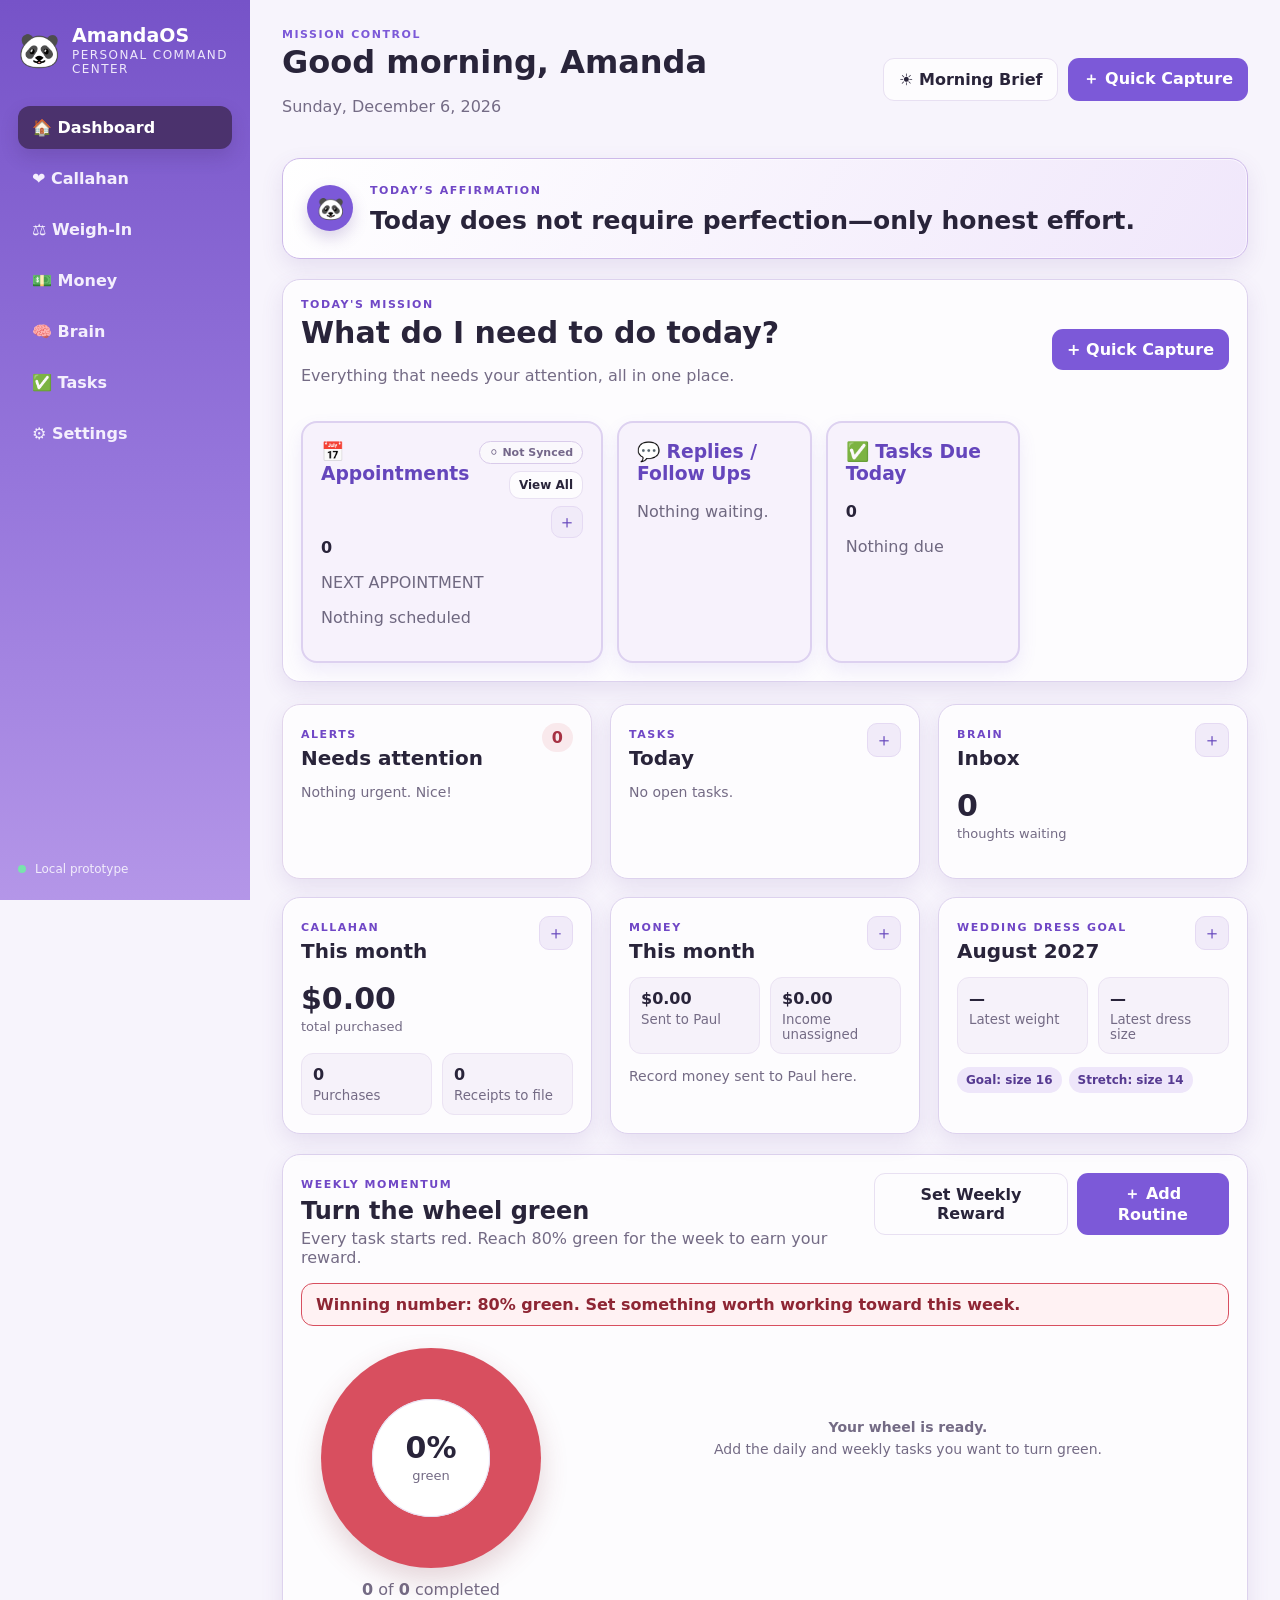
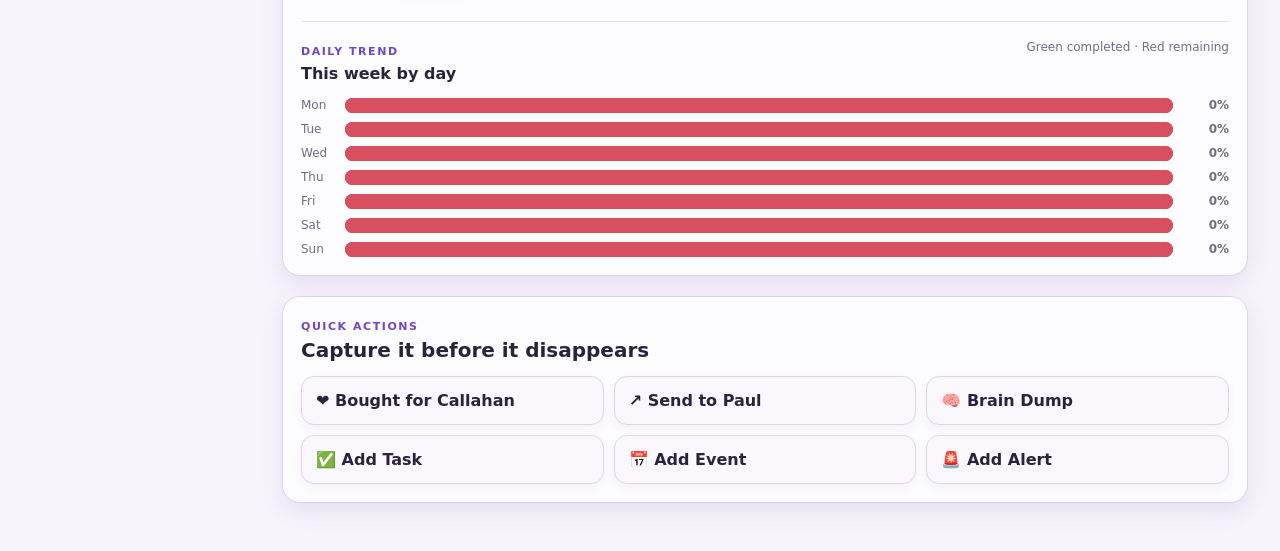
==== index.html @ aacf2fd6 "Add panda celebration layer" ====
<!doctype html>
<html lang="en">
<head>
  <meta charset="utf-8" />
  <meta name="viewport" content="width=device-width, initial-scale=1" />
<title>AmandaOS</title>
  <link rel="stylesheet" href="styles.css" />
  <script src="https://accounts.google.com/gsi/client" async defer></script>
</head>
<body>
  <div class="app-shell">
    <aside class="sidebar">
      <div class="brand">
        <div class="brand-mark">🐼</div>
        <div>
        <h1>AmandaOS</h1>
<p>Personal Command Center</p>
        </div>
      </div>

      <nav>
        <button class="nav-btn active" data-view="dashboard">🏠 Dashboard</button>
        <button class="nav-btn" data-view="callahan">❤️ Callahan</button>
        <button class="nav-btn" data-view="weighin">⚖️ Weigh-In</button>
        <button class="nav-btn" data-view="money">💵 Money</button>
        <button class="nav-btn" data-view="brain">🧠 Brain</button>
        <button class="nav-btn" data-view="tasks">✅ Tasks</button>
        <button class="nav-btn" data-view="settings">⚙️ Settings</button>
      </nav>

      <div class="sidebar-footer">
        <div class="status-dot"></div>
        <span>Local prototype</span>
      </div>
    </aside>

    <main>
      <header class="topbar">
        <div>
          <p class="eyebrow">MISSION CONTROL</p>
          <h2 id="greeting">Good morning, Amanda</h2>
          <p id="todayDate" class="muted"></p>
        </div>
        <div class="topbar-actions">
          <button class="ghost-btn" id="morningBriefBtn">☀️ Morning Brief</button>
          <button class="primary-btn" data-open="quickCaptureModal">＋ Quick Capture</button>
        </div>
      </header>

      <section id="dashboard" class="view active-view">
        <section class="daily-affirmation card">
          <div class="affirmation-mark">🐼</div>
          <div><span class="card-label">TODAY’S AFFIRMATION</span><blockquote id="dailyAffirmation">I only need to take the next right step.</blockquote></div>
        </section>

     <section class="today-panel card">

    <div class="today-header">
        <div>
            <p class="card-label">TODAY'S MISSION</p>
            <h2>What do I need to do today?</h2>
            <p class="muted">
                Everything that needs your attention, all in one place.
            </p>
        </div>

        <button class="primary-btn" data-open="quickCaptureModal">
            + Quick Capture
        </button>
    </div>

    <div class="today-grid">

<div class="today-box appointments-box">

  <div class="today-box-header">

    <h3>📅 Appointments</h3>

    <div class="appointment-buttons">

 <button
  id="connectGoogleCalendarBtn"
  class="calendar-sync-status"
  type="button"
>
  <span id="googleCalendarStatus">⚪ Not Synced</span>
</button>
      <button
        class="small-btn"
        type="button"
        data-open="allAppointmentsModal"
      >
        View All
      </button>

      <button
        class="icon-btn"
        type="button"
        data-open="eventModal"
        aria-label="Add appointment"
      >
        ＋
      </button>

    </div>

  </div>

  <strong id="todayAppointmentCount">0</strong>

  <p class="next-label">
    NEXT APPOINTMENT
  </p>

  <p id="todayNextAppointment">
    Nothing scheduled
  </p>

  <div
    id="todayAppointmentList"
    class="appointment-list"
  ></div>

</div>

        <div class="today-box">
            <h3>💬 Replies / Follow Ups</h3>
            <p>Nothing waiting.</p>
        </div>

        <div class="today-box">
            <h3>✅ Tasks Due Today</h3>
            <strong id="todayTaskCount">0</strong>
            <p id="todayTaskSummary">Nothing due</p>
        </div>

    </div>

</section>

        <div class="dashboard-grid">
          <article class="card alerts-card">
            <div class="card-header">
              <div><span class="card-label">ALERTS</span><h3>Needs attention</h3></div>
              <span class="count-badge" id="alertCount">0</span>
            </div>
            <div id="alertsList" class="list empty-state">Nothing urgent. Nice!</div>
          </article>

          <article class="card">
            <div class="card-header">
              <div><span class="card-label">TASKS</span><h3>Today</h3></div>
              <button class="icon-btn" data-open="taskModal">＋</button>
            </div>
            <div id="taskPreview" class="list empty-state">No tasks yet.</div>
          </article>

          <article class="card">
            <div class="card-header">
              <div><span class="card-label">BRAIN</span><h3>Inbox</h3></div>
              <button class="icon-btn" data-open="brainModal">＋</button>
            </div>
            <div class="metric"><strong id="brainCount">0</strong><span>thoughts waiting</span></div>
            <div id="brainPreview" class="list compact"></div>
          </article>

          <article class="card accent-card">
            <div class="card-header">
              <div><span class="card-label">CALLAHAN</span><h3>This month</h3></div>
              <button class="icon-btn" data-open="callahanModal">＋</button>
            </div>
            <div class="metric"><strong id="callahanMonthTotal">$0.00</strong><span>total purchased</span></div>
            <div class="mini-grid">
              <div><b id="callahanPurchaseCount">0</b><small>Purchases</small></div>
              <div><b id="receiptNeedsFiling">0</b><small>Receipts to file</small></div>
            </div>
          </article>

          <article class="card money-card">
            <div class="card-header">
              <div><span class="card-label">MONEY</span><h3>This month</h3></div>
              <button class="icon-btn" data-open="transferModal">＋</button>
            </div>
            <div class="mini-grid">
              <div><b id="dashboardSentToPaul">$0.00</b><small>Sent to Paul</small></div>
              <div><b id="dashboardMoneyLeft">$0.00</b><small>Income unassigned</small></div>
            </div>
            <div id="moneyPreview" class="list compact"></div>
          </article>

          <article class="card accent-card">
            <div class="card-header">
              <div><span class="card-label">WEDDING DRESS GOAL</span><h3>August 2027</h3></div>
              <button class="icon-btn" data-open="weighInModal">＋</button>
            </div>
            <div class="mini-grid">
              <div><b id="dashboardLatestWeight">—</b><small>Latest weight</small></div>
              <div><b id="dashboardLatestSize">—</b><small>Latest dress size</small></div>
            </div>
            <div class="goal-sizes"><span>Goal: size 16</span><span>Stretch: size 14</span></div>
          </article>

        </div>

        <section class="momentum-card card">
          <div class="momentum-heading">
            <div><span class="card-label">WEEKLY MOMENTUM</span><h3>Turn the wheel green</h3><p class="muted">Every task starts red. Reach 80% green for the week to earn your reward.</p></div>
            <div class="momentum-heading-actions"><button class="ghost-btn" data-open="weeklyRewardModal"><span id="weeklyRewardButton">Set Weekly Reward</span></button><button class="primary-btn" data-open="routineModal">＋ Add Routine</button></div>
          </div>
          <div id="weeklyRewardProgress" class="momentum-goal-progress">Set something worth working toward this week.</div>
          <div class="momentum-layout">
            <div class="momentum-chart-wrap">
              <div id="momentumChart" class="momentum-chart" role="img" aria-label="Weekly task completion pie chart"><div><strong id="momentumPercent">0%</strong><span>green</span></div></div>
              <p><b id="momentumComplete">0</b> of <b id="momentumTotal">0</b> completed</p>
            </div>
            <div id="routineWeekList" class="routine-week-list"></div>
          </div>
          <div class="momentum-trend">
            <div class="trend-heading"><div><span class="card-label">DAILY TREND</span><h4>This week by day</h4></div><span>Green completed · Red remaining</span></div>
            <div id="dailyTaskTrend" class="daily-task-trend"></div>
          </div>
        </section>

        <section class="quick-actions card">
          <div class="card-header">
            <div><span class="card-label">QUICK ACTIONS</span><h3>Capture it before it disappears</h3></div>
          </div>
          <div class="action-grid">
            <button data-open="callahanModal">❤️ Bought for Callahan</button>
            <button data-open="transferModal">↗ Send to Paul</button>
            <button data-open="brainModal">🧠 Brain Dump</button>
            <button data-open="taskModal">✅ Add Task</button>
            <button data-open="eventModal">📅 Add Event</button>
            <button data-open="alertModal">🚨 Add Alert</button>
          </div>
        </section>
      </section>

      <section id="callahan" class="view">
        <div class="section-heading">
          <div><p class="eyebrow">FAMILY TRACKING</p><h2>Callahan Purchases</h2></div>
          <div class="heading-actions">
            <button class="ghost-btn" id="exportCallahanCsv">Export CSV</button>
            <button class="primary-btn" data-open="callahanModal">＋ Add Purchase</button>
          </div>
        </div>
        <div class="summary-cards">
          <div class="card metric-card"><span>This month</span><strong id="callahanPageTotal">$0.00</strong></div>
          <div class="card metric-card"><span>Receipts not filed</span><strong id="callahanPageUnfiled">0</strong></div>
          <div class="card metric-card"><span>Entries</span><strong id="callahanPageCount">0</strong></div>
        </div>
        <div class="card table-card">
          <table>
            <thead><tr><th>Date</th><th>Item</th><th>Type</th><th>Store</th><th>Amount</th><th>Receipt box?</th><th></th></tr></thead>
            <tbody id="callahanTableBody"></tbody>
          </table>
        </div>
      </section>

      <section id="money" class="view">
        <div class="section-heading">
          <div><p class="eyebrow">HOUSEHOLD MONEY</p><h2>Paychecks & Bills</h2><p class="muted">See what came in, what must go out, and what is putting pressure on the budget.</p></div>
          <div class="heading-actions">
            <button class="ghost-btn" data-open="paycheckModal">＋ Paycheck</button>
            <button class="primary-btn" data-open="transferModal">↗ Send to Paul</button>
          </div>
        </div>
        <div class="summary-cards money-summary">
          <div class="card metric-card"><span>Take-home income</span><strong id="moneyIncomeTotal">$0.00</strong></div>
          <div class="card metric-card"><span>Sent to Paul</span><strong id="moneyTransfersTotal">$0.00</strong></div>
          <div class="card metric-card"><span>Remaining with Amanda</span><strong id="moneyAvailable">$0.00</strong></div>
          <div class="card metric-card pressure-card"><span>Biggest pressure</span><strong id="moneyPressure">Add money activity</strong></div>
        </div>
        <div class="money-actions">
          <button class="money-tab active" data-money-panel="paychecksPanel">Paychecks</button>
          <button class="money-tab" data-money-panel="transfersPanel">Sent to Paul</button>
          <button class="money-tab" data-money-panel="spendingPanel">Paid Directly</button>
          <button class="money-tab" data-money-panel="billsPanel">Optional Bills</button>
          <button class="money-tab" data-money-panel="reviewPanel">Budget Review</button>
        </div>
        <div id="paychecksPanel" class="money-panel active">
          <div class="card table-card"><div class="table-title"><h3>Paychecks</h3><button class="primary-btn" data-open="paycheckModal">＋ Add Paycheck</button></div>
            <table><thead><tr><th>Pay date</th><th>Source</th><th>Gross</th><th>Deductions</th><th>Take-home</th><th></th></tr></thead><tbody id="paycheckTableBody"></tbody></table>
          </div>
        </div>
        <div id="transfersPanel" class="money-panel">
          <div class="card table-card"><div class="table-title"><h3>Money Sent to Paul</h3><button class="primary-btn" data-open="transferModal">↗ Add Transfer</button></div>
            <table><thead><tr><th>Date</th><th>From paycheck</th><th>Purpose</th><th>Notes</th><th>Amount</th><th></th></tr></thead><tbody id="transferTableBody"></tbody></table>
          </div>
        </div>
        <div id="billsPanel" class="money-panel">
          <div class="card table-card"><div class="table-title"><h3>Bills</h3><button class="primary-btn" data-open="billModal">＋ Add Bill</button></div>
            <table><thead><tr><th>Due</th><th>Bill</th><th>Amount</th><th>Frequency</th><th>Auto-pay</th><th>Status</th><th></th></tr></thead><tbody id="billTableBody"></tbody></table>
          </div>
        </div>
        <div id="spendingPanel" class="money-panel">
          <div class="card table-card"><div class="table-title"><h3>Money Amanda Paid Directly</h3><button class="primary-btn" data-open="spendingModal">＋ Add Payment</button></div>
            <table><thead><tr><th>Date</th><th>What</th><th>Category</th><th>Need or flexible?</th><th>Amount</th><th></th></tr></thead><tbody id="spendingTableBody"></tbody></table>
          </div>
        </div>
        <div id="reviewPanel" class="money-panel">
          <div class="budget-review-grid">
            <article class="card"><span class="card-label">BUDGET PRESSURE</span><h3 id="pressureHeading">Add your money details</h3><p id="pressureCopy" class="muted">Once paychecks, bills, and spending are entered, AmandaOS will show where the pressure is coming from.</p></article>
            <article class="card"><span class="card-label">MONTHLY FLOW</span><div id="budgetFlow" class="budget-flow"></div></article>
            <article class="card"><span class="card-label">SPENDING BY CATEGORY</span><div id="categoryBreakdown" class="category-breakdown"></div></article>
          </div>
        </div>
      </section>

      <section id="weighin" class="view">
        <div class="section-heading">
          <div><p class="eyebrow">WEDDING DRESS JOURNEY</p><h2>Weigh-In & Size Progress</h2><p class="muted">Track the scale, dress size, measurements, and how you feel—without letting one number tell the whole story.</p></div>
          <button class="primary-btn" data-open="weighInModal">＋ Add Weigh-In</button>
        </div>
        <div class="weighin-goal-banner card">
          <div><span class="card-label">TARGET DATE</span><strong>August 2027</strong></div>
          <div><span class="card-label">MAIN GOAL</span><strong>Wedding dress size 16</strong><small class="goal-last-weight">Last weight recorded: <b id="goalLastWeight">—</b></small></div>
          <div><span class="card-label">FANTASTIC GOAL</span><strong>Wedding dress size 14</strong></div>
        </div>
        <div class="summary-cards">
          <div class="card metric-card"><span>Latest weight</span><strong id="latestWeight">—</strong></div>
          <div class="card metric-card"><span>Latest dress size</span><strong id="latestDressSize">—</strong></div>
          <div class="card metric-card"><span>Change since first entry</span><strong id="weightChange">—</strong></div>
        </div>
        <div class="card weight-trend-card">
          <div class="trend-heading"><div><span class="card-label">WEIGHT TREND</span><h3>Progress over time</h3></div><span id="weightTrendSummary">Add at least two weigh-ins to see a trend.</span></div>
          <div class="weight-chart-shell"><canvas id="weightTrendCanvas" aria-label="Weight trend chart"></canvas><div id="weightTrendEmpty" class="weight-trend-empty">Your trend line will appear here after two weigh-ins.</div></div>
        </div>
        <div class="card table-card"><div class="table-title"><h3>Progress History</h3><button class="primary-btn" data-open="weighInModal">＋ Add Weigh-In</button></div>
          <table><thead><tr><th>Date</th><th>Weight</th><th>Dress size</th><th>Bust</th><th>Waist</th><th>Hips</th><th>Notes</th><th></th></tr></thead><tbody id="weighInTableBody"></tbody></table>
        </div>
      </section>

      <section id="brain" class="view">
        <div class="section-heading">
          <div><p class="eyebrow">EXTERNAL MEMORY</p><h2>Brain Inbox</h2></div>
          <button class="primary-btn" data-open="brainModal">＋ Add Thought</button>
        </div>
        <div id="brainBoard" class="brain-board"></div>
      </section>

      <section id="tasks" class="view">
        <div class="section-heading">
          <div><p class="eyebrow">ACTION CENTER</p><h2>Tasks</h2></div>
          <button class="primary-btn" data-open="taskModal">＋ Add Task</button>
        </div>
        <div id="taskBoard" class="task-board"></div>
      </section>

      <section id="settings" class="view">
        <div class="section-heading">
          <div><p class="eyebrow">SYSTEM</p><h2>Settings</h2></div>
        </div>
        <div class="card settings-card">
          <h3>Prototype tools</h3>
          <p class="muted">This version saves data in this browser only.</p>
          <button class="danger-btn" id="clearAllData">Clear all prototype data</button>
        </div>
      </section>
    </main>
  </div>

  <dialog id="callahanModal" class="modal">
    <form method="dialog" id="callahanForm">
      <div class="modal-header"><div><span class="card-label">QUICK CAPTURE</span><h3>Bought for Callahan</h3></div><button class="close-btn" value="cancel">×</button></div>
      <div class="form-grid">
        <label>What did you buy?<input name="item" required /></label>
        <label>Amount<input name="amount" type="number" step="0.01" min="0" required /></label>
        <label>Store<input name="store" /></label>
        <label>Item type
          <select name="type">
            <option>Clothing</option><option>Food</option><option>Personal Care</option><option>Medical</option><option>Activities</option><option>Transportation</option><option>Household</option><option>Other</option>
          </select>
        </label>
        <label>Date<input name="date" type="date" required /></label>
        <label>Who paid?
          <select name="paidBy"><option>Amanda</option><option>Paul</option><option>Joint</option><option>Other</option></select>
        </label>
      </div>
      <label>Notes<textarea name="notes" rows="3"></textarea></label>
      <div class="receipt-check">
        <label><input type="checkbox" name="photoTaken" /> Receipt photo taken</label>
        <label><input type="checkbox" name="filed" /> Did you put it in the receipt box?</label>
      </div>
      <div class="modal-actions"><button class="ghost-btn" value="cancel">Cancel</button><button class="primary-btn" value="default">Save Purchase</button></div>
    </form>
  </dialog>

  <dialog id="paycheckModal" class="modal">
    <form method="dialog" id="paycheckForm">
      <div class="modal-header"><div><span class="card-label">MONEY IN</span><h3>Add Paycheck</h3></div><button class="close-btn" value="cancel">×</button></div>
      <div class="form-grid">
        <label>Pay date<input name="date" type="date" required /></label>
        <label>Income source<input name="source" value="Amanda — Allied Universal" required /></label>
        <label>Gross pay<input name="gross" type="number" step="0.01" min="0" /></label>
        <label>Taxes and other deductions<input name="deductions" type="number" step="0.01" min="0" /></label>
        <label>Truck payment deduction<input name="truck" type="number" step="0.01" min="0" value="200" /></label>
        <label>Actual take-home pay<input name="net" type="number" step="0.01" min="0" required /></label>
      </div>
      <label>Notes<textarea name="notes" rows="2"></textarea></label>
      <div class="modal-actions"><button class="ghost-btn" value="cancel">Cancel</button><button class="primary-btn" value="default">Save Paycheck</button></div>
    </form>
  </dialog>

  <dialog id="transferModal" class="modal">
    <form method="dialog" id="transferForm">
      <div class="modal-header"><div><span class="card-label">HOUSEHOLD MONEY</span><h3>Money Sent to Paul</h3></div><button class="close-btn" value="cancel">×</button></div>
      <div class="form-grid">
        <label>Date sent<input name="date" type="date" required /></label>
        <label>Amount<input name="amount" type="number" step="0.01" min="0" required /></label>
        <label>From paycheck<select name="paycheckId" id="transferPaycheckSelect"><option value="">Not linked to a paycheck</option></select></label>
        <label>Purpose<select name="purpose"><option>General household</option><option>Household bills</option><option>Groceries</option><option>Storage</option><option>Debt</option><option>Vehicle</option><option>Rent or housing</option><option>Medical</option><option>Other</option></select></label>
      </div>
      <label>Optional note<input name="notes" placeholder="What was this meant to cover?" /></label>
      <div class="modal-actions"><button class="ghost-btn" value="cancel">Cancel</button><button class="primary-btn" value="default">Save Transfer</button></div>
    </form>
  </dialog>

  <dialog id="billModal" class="modal">
    <form method="dialog" id="billForm">
      <div class="modal-header"><div><span class="card-label">MONEY OUT</span><h3>Add Bill</h3></div><button class="close-btn" value="cancel">×</button></div>
      <div class="form-grid">
        <label>Bill name<input name="name" required /></label>
        <label>Amount<input name="amount" type="number" step="0.01" min="0" required /></label>
        <label>Due date<input name="dueDate" type="date" required /></label>
        <label>Frequency<select name="frequency"><option>Monthly</option><option>Weekly</option><option>Every paycheck</option><option>One time</option></select></label>
        <label>Category<select name="category"><option>Housing</option><option>Utilities</option><option>Vehicle</option><option>Insurance</option><option>Storage</option><option>Phone</option><option>Debt</option><option>Medical</option><option>Other</option></select></label>
        <label><input name="autoPay" type="checkbox" /> Auto-pay</label>
        <label><input name="paid" type="checkbox" /> Already paid</label>
      </div>
      <div class="modal-actions"><button class="ghost-btn" value="cancel">Cancel</button><button class="primary-btn" value="default">Save Bill</button></div>
    </form>
  </dialog>

  <dialog id="spendingModal" class="modal">
    <form method="dialog" id="spendingForm">
      <div class="modal-header"><div><span class="card-label">SPENDING</span><h3>Add Purchase</h3></div><button class="close-btn" value="cancel">×</button></div>
      <div class="form-grid">
        <label>What was it?<input name="description" required /></label>
        <label>Amount<input name="amount" type="number" step="0.01" min="0" required /></label>
        <label>Date<input name="date" type="date" required /></label>
        <label>Category<select name="category"><option>Groceries</option><option>Gas</option><option>Restaurants</option><option>Subscriptions</option><option>Shopping</option><option>Entertainment</option><option>Medical</option><option>Family</option><option>Fees</option><option>Other</option></select></label>
        <label>Type<select name="flexibility"><option>Required</option><option>Necessary but adjustable</option><option>Flexible</option></select></label>
      </div>
      <label>Notes<textarea name="notes" rows="2"></textarea></label>
      <div class="modal-actions"><button class="ghost-btn" value="cancel">Cancel</button><button class="primary-btn" value="default">Save Spending</button></div>
    </form>
  </dialog>

  <dialog id="weighInModal" class="modal">
    <form method="dialog" id="weighInForm">
      <div class="modal-header"><div><span class="card-label">WEDDING DRESS JOURNEY</span><h3>Add Weigh-In</h3></div><button class="close-btn" value="cancel">×</button></div>
      <div class="form-grid">
        <label>Date<input name="date" type="date" required /></label>
        <label>Weight (lb)<input name="weight" type="number" step="0.1" min="0" required /></label>
        <label>Current wedding dress size<input name="dressSize" type="number" step="1" min="0" /></label>
        <label>Bust (inches)<input name="bust" type="number" step="0.1" min="0" /></label>
        <label>Waist (inches)<input name="waist" type="number" step="0.1" min="0" /></label>
        <label>Hips (inches)<input name="hips" type="number" step="0.1" min="0" /></label>
      </div>
      <label>Notes<textarea name="notes" rows="3" placeholder="Energy, fit, wins, challenges, or anything you want to remember"></textarea></label>
      <div class="modal-actions"><button class="ghost-btn" value="cancel">Cancel</button><button class="primary-btn" value="default">Save Weigh-In</button></div>
    </form>
  </dialog>

  <dialog id="weeklyRewardModal" class="modal">
    <form method="dialog" id="weeklyRewardForm">
      <div class="modal-header"><div><span class="card-label">WEEKLY MOMENTUM</span><h3>Set This Week’s Reward</h3></div><button class="close-btn" value="cancel">×</button></div>
      <label>What are you working toward?<input id="weeklyRewardInput" name="reward" required placeholder="Example: A night out with Paul" /></label>
      <p class="muted">Choose something that will feel good to earn when you reach 80% green for the week.</p>
      <div class="modal-actions"><button class="ghost-btn" value="cancel">Cancel</button><button class="primary-btn" value="default">Save Reward</button></div>
    </form>
  </dialog>

  <dialog id="routineModal" class="modal">
    <form method="dialog" id="routineForm">
      <div class="modal-header"><div><span class="card-label">WEEKLY MOMENTUM</span><h3>Add a Recurring Task</h3></div><button class="close-btn" value="cancel">×</button></div>
      <label>What needs to get done?<input name="text" required placeholder="Example: Put laundry away" /></label>
      <label>When?<select name="schedule"><option>Daily</option><option>Monday</option><option>Tuesday</option><option>Wednesday</option><option>Thursday</option><option>Friday</option><option>Saturday</option><option>Sunday</option><option>Weekly</option></select></label>
      <p class="muted">Daily creates one piece for every day. Weekly creates one piece that can be completed anytime before the week resets.</p>
      <div class="modal-actions"><button class="ghost-btn" value="cancel">Cancel</button><button class="primary-btn" value="default">Add to Wheel</button></div>
    </form>
  </dialog>

  <dialog id="brainModal" class="modal">
    <form method="dialog" id="brainForm">
      <div class="modal-header"><div><span class="card-label">BRAIN DUMP</span><h3>What is in your head?</h3></div><button class="close-btn" value="cancel">×</button></div>
      <label>Thought<textarea name="text" rows="5" required autofocus></textarea></label>
      <label>Optional bucket
        <select name="bucket"><option>Unsorted</option><option>Idea</option><option>Remember</option><option>Shopping</option><option>Business</option><option>Family</option></select>
      </label>
      <div class="modal-actions"><button class="ghost-btn" value="cancel">Cancel</button><button class="primary-btn" value="default">Save Thought</button></div>
    </form>
  </dialog>

  <dialog id="taskModal" class="modal">
    <form method="dialog" id="taskForm">
      <div class="modal-header"><div><span class="card-label">ACTION CENTER</span><h3>Add Task</h3></div><button class="close-btn" value="cancel">×</button></div>
      <label>Task<input name="text" required /></label>
      <div class="form-grid">
        <label>Due date<input name="dueDate" type="date" /></label>
        <label>Priority<select name="priority"><option>Normal</option><option>Important</option><option>Urgent</option></select></label>
      </div>
      <div class="modal-actions"><button class="ghost-btn" value="cancel">Cancel</button><button class="primary-btn" value="default">Save Task</button></div>
    </form>
  </dialog>

  <dialog id="eventModal" class="modal">
    <form method="dialog" id="eventForm">
      <div class="modal-header"><div><span class="card-label">CALENDAR</span><h3>Add Event</h3></div><button class="close-btn" value="cancel">×</button></div>
      <label>Event<input name="title" required /></label>
      <div class="form-grid">
        <label>Date<input name="date" type="date" required /></label>
        <label>Time<input name="time" type="time" /></label>
      </div>
      <label>Location<input name="location" /></label>
      <div class="modal-actions"><button class="ghost-btn" value="cancel">Cancel</button><button class="primary-btn" value="default">Save Event</button></div>
    </form>
  </dialog>

  <dialog id="alertModal" class="modal">
    <form method="dialog" id="alertForm">
      <div class="modal-header"><div><span class="card-label">ALERT</span><h3>Add Alert</h3></div><button class="close-btn" value="cancel">×</button></div>
      <label>Alert message<input name="text" required /></label>
      <label>Type<select name="type"><option>General</option><option>Vendor Payment</option><option>Application</option><option>Medication Pickup</option></select></label>
      <div class="modal-actions"><button class="ghost-btn" value="cancel">Cancel</button><button class="primary-btn" value="default">Save Alert</button></div>
    </form>
  </dialog>


  <dialog id="quickCaptureModal" class="modal action-modal">
    <div class="modal-header"><div><span class="card-label">QUICK CAPTURE</span><h3>What happened?</h3></div><button class="close-btn" data-close="quickCaptureModal">×</button></div>
    <div class="action-grid modal-grid">
      <button data-jump="callahanModal">❤️ Bought for Callahan</button>
      <button data-jump="transferModal">↗ Send to Paul</button>
      <button data-jump="brainModal">🧠 Brain Dump</button>
      <button data-jump="taskModal">✅ Add Task</button>
      <button data-jump="eventModal">📅 Add Event</button>
      <button data-jump="alertModal">🚨 Add Alert</button>
    </div>
  </dialog>

  <dialog id="morningBriefModal" class="modal">
    <div class="modal-header"><div><span class="card-label">MORNING BRIEF</span><h3>Your command summary</h3></div><button class="close-btn" data-close="morningBriefModal">×</button></div>
    <div id="morningBriefContent" class="briefing"></div>
  </dialog>
<dialog id="allAppointmentsModal" class="modal">
  <div class="appointments-modal-content">

    <div class="modal-header">
      <div>
        <span class="card-label">CALENDAR</span>
        <h3>All Appointments</h3>
      </div>

      <button
        class="close-btn"
        type="button"
        data-close="allAppointmentsModal"
      >
        ×
      </button>
    </div>

    <div id="allAppointmentsList" class="all-appointments-list">
      No appointments saved.
    </div>

  </div>
</dialog>
  <div id="celebrationLayer" class="celebration-layer" aria-live="polite" aria-atomic="true">
    <div id="celebrationToast" class="celebration-toast"></div>
  </div>
  <script src="app.js"></script>
</body>
</html>
---- styles.css ----
:root{
  --bg:#f7f4fc;
  --panel:#fdfcfe;
  --panel-soft:#f7f3fc;
  --ink:#29243a;
  --muted:#746b85;

  --purple:#7c59d8;
  --purple-dark:#563a91;
  --purple-light:#b89be9;

  --line:#e8e0f2;

  --green:#62c596;
  --yellow:#f3bd4d;
  --red:#f27b7b;

  --shadow:0 12px 30px rgba(111,76,170,.16);
}

*{
  box-sizing:border-box;
}

body{
  margin:0;
  min-height:100vh;
  font-family:Inter,ui-sans-serif,system-ui,-apple-system,
    BlinkMacSystemFont,"Segoe UI",sans-serif;
  background:#f7f4fc;
  color:var(--ink);
}

button,
input,
select,
textarea{
  font:inherit;
}

.app-shell{
  display:grid;
  grid-template-columns:250px 1fr;
  min-height:100vh;
}

/* LEFT SIDEBAR */

.sidebar{
  background:linear-gradient(
    180deg,
    #7653c8 0%,
    #9575db 52%,
    #b496e8 100%
  );
  color:#fff;
  padding:24px 18px;
  display:flex;
  flex-direction:column;
  position:sticky;
  top:0;
  height:100vh;
}

.brand{
  display:flex;
  gap:12px;
  align-items:center;
  margin-bottom:30px;
}

.brand-mark{
  font-size:34px;
}

.brand h1{
  font-size:19px;
  margin:0;
  color:#fff;
}

.brand p{
  margin:2px 0 0;
  color:#eee8fb;
  font-size:12px;
  text-transform:uppercase;
  letter-spacing:.12em;
}

nav{
  display:grid;
  gap:8px;
}

.nav-btn{
  border:0;
  background:transparent;
  color:#f4effd;
  padding:12px 14px;
  border-radius:12px;
  text-align:left;
  cursor:pointer;
  font-weight:600;
}

.nav-btn:hover{
  background:rgba(255,255,255,.15);
  color:#fff;
}

.nav-btn.active{
  background:#4b326d;
  color:#fff;
  box-shadow:0 8px 18px rgba(57,34,91,.18);
}

.sidebar-footer{
  margin-top:auto;
  display:flex;
  gap:9px;
  align-items:center;
  color:#f1ecfb;
  font-size:12px;
}

.status-dot{
  width:8px;
  height:8px;
  border-radius:50%;
  background:#79e3ae;
}

/* MAIN AREA */

main{
  padding:28px 32px 48px;
  min-width:0;
  background:#f7f4fc;
}

.topbar{
  display:flex;
  justify-content:space-between;
  align-items:center;
  margin-bottom:22px;
  gap:18px;
}

.topbar h2,
.section-heading h2{
  margin:3px 0;
  color:var(--ink);
}

.eyebrow,
.card-label{
  font-size:11px;
  letter-spacing:.14em;
  color:var(--purple);
  font-weight:800;
  margin:0;
  text-transform:uppercase;
}

.muted{
  color:var(--muted);
}

.topbar-actions,
.heading-actions{
  display:flex;
  gap:10px;
}

/* BUTTONS */

.primary-btn,
.ghost-btn,
.small-btn,
.danger-btn{
  border:0;
  border-radius:11px;
  padding:11px 15px;
  cursor:pointer;
  font-weight:700;
}

.primary-btn{
  background:var(--purple);
  color:#fff;
}

.primary-btn:hover{
  background:var(--purple-dark);
}

.ghost-btn,
.small-btn{
  background:#fdfcfe;
  color:var(--ink);
  border:1px solid var(--line);
}

.ghost-btn:hover,
.small-btn:hover{
  background:#f4effa;
}

.danger-btn{
  background:#fff1f1;
  color:#a52f2f;
}

/* VIEWS */

.view{
  display:none;
}

.active-view{
  display:block;
}

/* STATUS CARDS */

.status-strip{
  display:grid;
  grid-template-columns:repeat(4,1fr);
  gap:10px;
  margin-bottom:14px;
}

.status-item{
  background:var(--panel);
  border:1px solid var(--line);
  padding:12px 14px;
  border-radius:14px;
  display:flex;
  gap:10px;
  align-items:center;
  box-shadow:var(--shadow);
}

.status-item small{
  display:block;
  color:var(--muted);
  margin-top:2px;
}

.status{
  width:10px;
  height:10px;
  border-radius:50%;
  display:inline-block;
  flex:none;
}

.green{
  background:var(--green);
}

.yellow{
  background:var(--yellow);
}

.red{
  background:var(--red);
}

/* MAIN CARDS */

.card{
  background:var(--panel);
  border:1px solid var(--line);
  border-radius:18px;
  box-shadow:var(--shadow);
  padding:18px;
}

.ticker{
  display:flex;
  justify-content:space-between;
  align-items:center;
  margin-bottom:14px;
  background:#faf7fe;
}

.ticker h3{
  margin:5px 0 0;
}

.dashboard-grid{
  display:grid;
  grid-template-columns:repeat(3,minmax(0,1fr));
  gap:14px;
}

.card-header{
  display:flex;
  justify-content:space-between;
  align-items:flex-start;
  gap:10px;
}

.card-header h3{
  margin:4px 0 0;
}

.count-badge{
  background:#f9e9ec;
  color:#a63143;
  font-weight:800;
  border-radius:999px;
  padding:5px 10px;
}

.icon-btn,
.close-btn{
  border:0;
  background:#f2ecfa;
  color:var(--purple-dark);
  width:34px;
  height:34px;
  border-radius:10px;
  cursor:pointer;
  font-size:18px;
}

.icon-btn:hover{
  background:#e6dcf6;
}

.close-btn{
  font-size:24px;
  background:transparent;
}

/* CARD CONTENT */

.list{
  margin-top:14px;
  display:grid;
  gap:9px;
}

.list-item{
  border-top:1px solid var(--line);
  padding-top:9px;
  display:flex;
  justify-content:space-between;
  gap:10px;
  align-items:flex-start;
}

.list-item:first-child{
  border-top:0;
  padding-top:0;
}

.list-item small{
  color:var(--muted);
}

.empty-state{
  color:var(--muted);
  font-size:14px;
}

.compact{
  font-size:14px;
}

.metric{
  padding:18px 0 4px;
}

.metric strong{
  display:block;
  font-size:30px;
}

.metric span{
  color:var(--muted);
  font-size:13px;
}

.mini-grid{
  display:grid;
  grid-template-columns:1fr 1fr;
  gap:10px;
  margin-top:14px;
}

.mini-grid div{
  background:#f7f3fb;
  border-radius:12px;
  padding:11px;
}

.mini-grid b,
.mini-grid small{
  display:block;
}

.mini-grid small{
  color:var(--muted);
  margin-top:4px;
}

.accent-card{
  background:#fbf8fe;
}

.tax-status{
  display:flex;
  gap:10px;
  align-items:center;
  margin-top:20px;
}

.tax-status small{
  display:block;
  color:var(--muted);
  margin-top:3px;
}

/* QUICK ACTIONS */

.quick-actions{
  margin-top:14px;
}

.action-grid{
  display:grid;
  grid-template-columns:repeat(3,1fr);
  gap:10px;
  margin-top:14px;
}

.action-grid button{
  border:1px solid var(--line);
  background:#faf8fd;
  color:var(--ink);
  border-radius:13px;
  padding:14px;
  text-align:left;
  cursor:pointer;
  font-weight:700;
}

.action-grid button:hover{
  background:#f0e9fa;
  border-color:#d7c4fa;
}

/* OTHER PAGES */

.section-heading{
  display:flex;
  justify-content:space-between;
  align-items:center;
  margin-bottom:18px;
}

.summary-cards{
  display:grid;
  grid-template-columns:repeat(3,1fr);
  gap:14px;
  margin-bottom:14px;
}

.metric-card span,
.metric-card strong{
  display:block;
}

.metric-card span{
  color:var(--muted);
}

.metric-card strong{
  font-size:28px;
  margin-top:8px;
}

.table-card{
  overflow:auto;
}

table{
  width:100%;
  border-collapse:collapse;
  min-width:760px;
}

th,
td{
  padding:12px 10px;
  border-bottom:1px solid var(--line);
  text-align:left;
  font-size:14px;
}

th{
  color:var(--muted);
  font-size:12px;
  text-transform:uppercase;
  letter-spacing:.08em;
}

.brain-board,
.task-board{
  display:grid;
  gap:10px;
}

.brain-card,
.task-card{
  background:var(--panel);
  border:1px solid var(--line);
  border-radius:15px;
  padding:15px;
  display:flex;
  justify-content:space-between;
  gap:12px;
  box-shadow:var(--shadow);
}

.pill{
  font-size:11px;
  background:#eee6fa;
  color:var(--purple-dark);
  padding:4px 8px;
  border-radius:999px;
}

.settings-card{
  max-width:600px;
}

/* MODALS */

.modal{
  border:0;
  border-radius:20px;
  padding:0;
  max-width:650px;
  width:calc(100% - 32px);
  background:var(--panel);
  color:var(--ink);
  box-shadow:0 25px 80px rgba(67,42,99,.28);
}

.modal::backdrop{
  background:rgba(86,70,110,.28);
}

.modal form,
.action-modal{
  padding:22px;
}

.modal-header{
  display:flex;
  justify-content:space-between;
  align-items:flex-start;
  margin-bottom:18px;
}

.modal-header h3{
  margin:4px 0 0;
}

.form-grid{
  display:grid;
  grid-template-columns:1fr 1fr;
  gap:12px;
}

label{
  display:grid;
  gap:6px;
  font-size:13px;
  font-weight:700;
  margin-bottom:12px;
}

input,
select,
textarea{
  width:100%;
  border:1px solid var(--line);
  border-radius:10px;
  padding:11px;
  background:#fbfafd;
  color:var(--ink);
}

textarea{
  resize:vertical;
}

.receipt-check{
  background:#f7f3fb;
  border-radius:12px;
  padding:12px;
  margin-top:8px;
}

.receipt-check label{
  display:flex;
  align-items:center;
  gap:8px;
  margin:7px 0;
}

.receipt-check input{
  width:auto;
}

.modal-actions{
  display:flex;
  justify-content:flex-end;
  gap:10px;
  margin-top:18px;
}

.modal-grid{
  grid-template-columns:1fr 1fr;
}

.briefing{
  padding:0 22px 22px;
  display:grid;
  gap:10px;
}

.brief-line{
  background:#f7f3fb;
  border-radius:12px;
  padding:12px;
}

/* TABLET */

@media (max-width:1050px){
  .dashboard-grid{
    grid-template-columns:1fr 1fr;
  }

  .status-strip{
    grid-template-columns:1fr 1fr;
  }

  .action-grid{
    grid-template-columns:1fr 1fr;
  }
}

/* PHONE */

@media (max-width:760px){
  .app-shell{
    display:block;
  }

  .sidebar{
    height:auto;
    position:static;
    padding:14px;
  }

  .brand{
    margin-bottom:12px;
  }

  nav{
    display:flex;
    overflow:auto;
  }

  .nav-btn{
    white-space:nowrap;
  }

  .sidebar-footer{
    display:none;
  }

  main{
    padding:18px 14px 40px;
  }

  .topbar,
  .section-heading{
    align-items:flex-start;
    flex-direction:column;
  }

  .topbar-actions,
  .heading-actions{
    width:100%;
  }

  .topbar-actions button,
  .heading-actions button{
    flex:1;
  }

  .dashboard-grid,
  .status-strip,
  .summary-cards{
    grid-template-columns:1fr;
  }

  .action-grid{
    grid-template-columns:1fr 1fr;
  }

  .form-grid{
    grid-template-columns:1fr;
  }
}
/* =========================================================
   AMANDA HQ — VISUAL HIERARCHY UPDATE
   ========================================================= */

/* Make the page feel calmer and more structured */
main{
  background:#f7f4fc;
}

/* Top status cards: smaller and quieter */
.status-strip{
  gap:14px;
  margin-bottom:20px;
}

.status-item{
  min-height:82px;
  padding:14px 18px;
  background:#fdfcfe;
  border:1.5px solid #ddd2ee;
  border-radius:16px;
  box-shadow:0 6px 16px rgba(103,72,153,.10);
}

.status-item b{
  font-size:16px;
}

.status-item small{
  font-size:13px;
}

/* Make TODAY the main starting point */
.ticker{
  position:relative;
  min-height:128px;
  padding:24px 28px;
  margin-bottom:22px;

  background:#fdfcfe;
  border:2px solid #8b61df;
  border-radius:20px;

  box-shadow:
    0 12px 30px rgba(111,76,170,.15),
    inset 0 0 0 1px rgba(139,97,223,.08);
}

/* Add a clear heading above the existing Today content */
.ticker::before{
  content:"WHAT DO I NEED TO DO TODAY?";
  position:absolute;
  top:18px;
  left:28px;

  color:#7047c6;
  font-size:12px;
  font-weight:850;
  letter-spacing:.13em;
}

/* Move the existing Today content below the new heading */
.ticker > div{
  padding-top:25px;
}

.ticker .card-label{
  display:none;
}

.ticker h3{
  margin:7px 0 0;
  font-size:22px;
  line-height:1.35;
  color:#29243a;
}

.ticker .small-btn{
  align-self:center;
  background:#f2ebfb;
  border:1px solid #dfd1f4;
  color:#6546bc;
}

/* Give all main dashboard boxes clearer edges */
.dashboard-grid{
  gap:18px;
}

.card{
  background:#fdfcfe;
  border:1.5px solid #ddd2ee;
  border-radius:18px;

  box-shadow:
    0 8px 22px rgba(103,72,153,.12),
    inset 0 0 0 1px rgba(255,255,255,.6);
}

/* Slightly stronger outline when hovering */
.card:hover{
  border-color:#c9b7e7;
}

/* Keep headings clear without making every word shout */
.card-header h3{
  font-size:20px;
  color:#29243a;
}

.card-label{
  color:#7047c6;
}

/* Soften the little plus/edit buttons */
.icon-btn{
  background:#f1ebf9;
  border:1px solid #e5daf3;
  color:#6546bc;
}

/* Separate content inside cards more clearly */
.list-item{
  border-top:1px solid #e6deef;
  padding-top:11px;
}

/* Quieter internal statistic boxes */
.mini-grid div{
  background:#f6f2fa;
  border:1px solid #ebe3f3;
}

/* Make alerts stand out only when needed */
.alerts-card{
  border-color:#e2d5ec;
}

/* More space between dashboard rows */
.quick-actions{
  margin-top:20px;
}

/* Make quick-action choices easy to distinguish */
.action-grid button{
  background:#faf8fd;
  border:1.5px solid #dfd4ec;
  box-shadow:0 4px 10px rgba(103,72,153,.06);
}

.action-grid button:hover{
  background:#f1eafb;
  border-color:#bfa7e3;
}

/* Slightly reduce the greeting dominance */
.topbar h2{
  font-size:32px;
  line-height:1.15;
}

.topbar{
  margin-bottom:26px;
}
/* TODAY PANEL */

.today-panel{

    margin-bottom:22px;

}

.today-header{

    display:flex;
    justify-content:space-between;
    align-items:center;

    margin-bottom:20px;

}

.today-header h2{

    margin:4px 0;
    font-size:30px;

}

.today-grid{

    display:grid;
    grid-template-columns:repeat(4,1fr);

    gap:14px;

}

.today-box{

    background:#F7F2FC;

    border:2px solid #DDD1F0;

    border-radius:16px;

    padding:18px;

    min-height:150px;

    box-shadow:0 8px 18px rgba(122,89,216,.10);

}

.today-box h3{

    margin-top:0;

    color:#6546BC;

}

.today-box p{

    color:#6f6880;

}

.vendor-sheet-summaries{
    display:grid;
    gap:8px;
    margin-top:12px;
}

.vendor-sync-status{
    flex:none;
}

.vendor-sync-status:focus-visible{
    outline:2px solid #7c59d8;
    outline-offset:3px;
}

.vendor-sync-status:disabled{
    cursor:wait;
    opacity:.8;
}

.vendor-sheet-row{
    padding-top:8px;
    border-top:1px solid #DDD1F0;
}

.vendor-sheet-row:first-child{
    padding-top:0;
    border-top:0;
}

.vendor-sheet-row strong,
.vendor-sheet-row span{
    display:block;
}

.vendor-sheet-row span{
    margin-top:2px;
    color:#6f6880;
    font-size:.86rem;
}

@media(max-width:1000px){

.today-grid{

grid-template-columns:1fr 1fr;

}

}

@media(max-width:650px){

.today-grid{

grid-template-columns:1fr;

}

}/* =====================================
   Appointments card controls
===================================== */

.today-box-header{
  display:flex;
  align-items:flex-start;
  justify-content:space-between;
  gap:10px;
}

.today-box-header h3{
  margin:0;
}

.appointment-buttons{
  display:flex;
  align-items:center;
  justify-content:flex-end;
  gap:7px;
  flex-wrap:wrap;
}

/* Small Google Calendar status */
.calendar-sync-status,
#connectGoogleCalendarBtn{
  display:inline-flex;
  align-items:center;
  width:auto;
  min-width:0;
  margin:0;
  padding:5px 9px;
  border:1px solid #d9cbea;
  border-radius:999px;
  background:#faf8fc;
  color:#74678a;
  font-size:11px;
  font-weight:700;
  line-height:1;
  white-space:nowrap;
  cursor:pointer;
  box-shadow:none;
}

.calendar-sync-status.is-synced,
#connectGoogleCalendarBtn:disabled,
.vendor-sync-status[data-status="success"]{
  background:#f1faf5;
  border-color:#bfe2ce;
  color:#31845c;
  opacity:1;
}

.vendor-sync-status[data-status="error"]{
  background:#fff5f6;
  border-color:#e7c4ca;
  color:#a33d4f;
}

/* Keep View All compact */
.appointment-buttons .small-btn{
  width:auto;
  margin:0;
  padding:6px 9px;
  font-size:12px;
  white-space:nowrap;
}

/* Keep the plus button compact */
.appointment-buttons .icon-btn{
  flex:none;
  width:32px;
  height:32px;
  margin:0;
  padding:0;
}


/* MONEY CENTER */
.money-summary{
  grid-template-columns:repeat(4,minmax(0,1fr));
}
.pressure-card{
  background:linear-gradient(135deg,#fffafd,#f2eafb);
}
.money-actions{
  display:flex;
  gap:8px;
  margin:18px 0 14px;
  padding:6px;
  border:1px solid var(--line);
  border-radius:14px;
  background:#eee7f7;
  overflow:auto;
}
.money-tab{
  flex:1;
  min-width:max-content;
  border:0;
  border-radius:10px;
  padding:11px 14px;
  background:transparent;
  color:var(--muted);
  font-weight:800;
  cursor:pointer;
}
.money-tab.active{
  background:#fff;
  color:var(--purple-dark);
  box-shadow:0 4px 12px rgba(88,57,137,.12);
}
.money-panel{
  display:none;
}
.money-panel.active{
  display:block;
}
.table-title{
  display:flex;
  justify-content:space-between;
  align-items:center;
  gap:12px;
  margin-bottom:12px;
}
.table-title h3{
  margin:0;
}
.budget-review-grid{
  display:grid;
  grid-template-columns:repeat(3,minmax(0,1fr));
  gap:14px;
}
.budget-review-grid h3{
  margin:10px 0 6px;
}
.budget-flow,
.category-breakdown{
  display:grid;
  gap:9px;
  margin-top:12px;
}
.budget-flow div,
.category-breakdown div{
  display:flex;
  justify-content:space-between;
  gap:12px;
  padding-bottom:9px;
  border-bottom:1px solid var(--line);
}
.negative-money{
  color:#b33b4c !important;
}
.form-grid label:has(input[type="checkbox"]){
  display:flex;
  align-items:center;
  align-self:end;
  gap:8px;
  min-height:44px;
}
.form-grid label:has(input[type="checkbox"]) input{
  width:auto;
}
@media(max-width:1050px){
  .money-summary,
  .budget-review-grid{
    grid-template-columns:1fr 1fr;
  }
}
@media(max-width:650px){
  .money-summary,
  .budget-review-grid{
    grid-template-columns:1fr;
  }
  .table-title{
    align-items:flex-start;
    flex-direction:column;
  }
  .table-title button{
    width:100%;
  }
}


/* WEEKLY MOMENTUM WHEEL */
.momentum-card{
  margin:20px 0;
}
.momentum-heading{
  display:flex;
  justify-content:space-between;
  align-items:flex-start;
  gap:18px;
}
.momentum-heading h3{
  margin:5px 0 4px;
  font-size:24px;
}
.momentum-heading p{
  margin:0;
}
.momentum-layout{
  display:grid;
  grid-template-columns:260px minmax(0,1fr);
  gap:26px;
  align-items:start;
  margin-top:22px;
}
.momentum-chart-wrap{
  text-align:center;
  position:sticky;
  top:24px;
}
.momentum-chart{
  width:220px;
  height:220px;
  margin:0 auto 12px;
  border-radius:50%;
  background:#d84f5f;
  position:relative;
  display:grid;
  place-items:center;
  box-shadow:0 12px 28px rgba(130,53,66,.20);
  transition:background .25s ease;
}
.momentum-chart::before{
  content:"";
  position:absolute;
  width:118px;
  height:118px;
  border-radius:50%;
  background:#fff;
  box-shadow:inset 0 0 0 1px var(--line);
}
.momentum-chart > div{
  position:relative;
  z-index:1;
  display:grid;
}
.momentum-chart strong{
  font-size:30px;
  line-height:1;
}
.momentum-chart span{
  color:var(--muted);
  font-size:13px;
  margin-top:5px;
}
.momentum-chart-wrap p{
  margin:0;
  color:var(--muted);
}
.routine-week-list{
  display:grid;
  gap:12px;
}
.routine-day{
  border:1px solid var(--line);
  border-radius:14px;
  padding:13px;
  background:#fbf9fd;
}
.routine-day-heading{
  display:flex;
  justify-content:space-between;
  align-items:center;
  margin-bottom:9px;
}
.routine-day-heading h4{
  margin:0;
  font-size:15px;
}
.routine-day-heading small{
  color:var(--muted);
}
.routine-row{
  display:flex;
  justify-content:space-between;
  align-items:center;
  gap:10px;
  margin-top:7px;
  padding:10px 11px;
  border:1px solid #d84f5f;
  border-radius:11px;
  background:#fff2f3;
  color:#8e2634;
}
.routine-row.done{
  border-color:#35a968;
  background:#effaf3;
  color:#226f47;
}
.routine-row label{
  display:flex;
  align-items:center;
  gap:9px;
  margin:0;
  cursor:pointer;
}
.routine-row input{
  width:auto;
  accent-color:#35a968;
}
.routine-delete{
  border:0;
  background:transparent;
  color:inherit;
  font-size:19px;
  cursor:pointer;
  opacity:.65;
}
.routine-empty{
  min-height:180px;
  display:grid;
  place-content:center;
  gap:6px;
  text-align:center;
}
.routine-empty span{
  display:block;
}
@media(max-width:850px){
  .momentum-layout{
    grid-template-columns:1fr;
  }
  .momentum-chart-wrap{
    position:static;
  }
}
@media(max-width:650px){
  .momentum-heading{
    flex-direction:column;
  }
  .momentum-heading button{
    width:100%;
  }
  .momentum-chart{
    width:190px;
    height:190px;
  }
}


.momentum-heading-actions{
  display:flex;
  gap:9px;
  align-items:center;
}
.momentum-goal-progress{
  margin-top:16px;
  padding:11px 14px;
  border:1px solid #d84f5f;
  border-radius:12px;
  background:#fff2f3;
  color:#8e2634;
  font-weight:750;
}
.momentum-goal-progress.reached{
  border-color:#35a968;
  background:#effaf3;
  color:#226f47;
}
@media(max-width:650px){
  .momentum-heading-actions{
    width:100%;
    display:grid;
    grid-template-columns:1fr 1fr;
  }
}


/* WEIGH-IN & WEDDING DRESS GOAL */
.goal-sizes{
  display:flex;
  gap:7px;
  flex-wrap:wrap;
  margin-top:13px;
}
.goal-sizes span{
  padding:6px 9px;
  border-radius:999px;
  background:#eee6fa;
  color:var(--purple-dark);
  font-size:12px;
  font-weight:800;
}
.weighin-goal-banner{
  display:grid;
  grid-template-columns:repeat(3,minmax(0,1fr));
  gap:14px;
  margin-bottom:14px;
  background:linear-gradient(135deg,#fff,#f2e9fb);
}
.weighin-goal-banner div{
  padding:10px;
}
.weighin-goal-banner strong{
  display:block;
  margin-top:6px;
  font-size:18px;
}
.positive-progress{
  color:#35a968;
}
@media(max-width:760px){
  .weighin-goal-banner{
    grid-template-columns:1fr;
  }
}


/* TASK & WEIGHT TRENDS */
.trend-heading{
  display:flex;
  justify-content:space-between;
  align-items:flex-start;
  gap:14px;
}
.trend-heading h3,
.trend-heading h4{
  margin:5px 0 0;
}
.trend-heading > span{
  color:var(--muted);
  font-size:12px;
  text-align:right;
}
.momentum-trend{
  margin-top:22px;
  padding-top:18px;
  border-top:1px solid var(--line);
}
.daily-task-trend{
  display:grid;
  gap:9px;
  margin-top:15px;
}
.daily-trend-row{
  display:grid;
  grid-template-columns:34px minmax(0,1fr) 46px;
  gap:10px;
  align-items:center;
}
.daily-trend-row > span,
.daily-trend-row > strong{
  font-size:12px;
  color:var(--muted);
}
.daily-trend-row > strong{
  text-align:right;
}
.daily-trend-bar{
  height:15px;
  display:flex;
  border-radius:999px;
  overflow:hidden;
  background:#d84f5f;
  box-shadow:inset 0 0 0 1px rgba(80,30,40,.08);
}
.daily-trend-bar i{
  display:block;
  background:#35a968;
}
.daily-trend-bar b{
  display:block;
  background:#d84f5f;
}
.weight-trend-card{
  margin-bottom:14px;
}
.weight-chart-shell{
  position:relative;
  min-height:280px;
  margin-top:14px;
  border:1px solid var(--line);
  border-radius:14px;
  background:#fcfaff;
  overflow:hidden;
}
#weightTrendCanvas{
  display:none;
  width:100%;
  height:280px;
}
.weight-trend-empty{
  min-height:280px;
  place-items:center;
  padding:24px;
  color:var(--muted);
  text-align:center;
}
@media(max-width:650px){
  .trend-heading{
    flex-direction:column;
  }
  .trend-heading > span{
    text-align:left;
  }
}

.goal-last-weight{
  display:block;
  margin-top:8px;
  color:var(--muted);
  font-size:12px;
}
.goal-last-weight b{
  color:var(--ink);
}


/* DAILY AFFIRMATION */
.daily-affirmation{
  display:flex;
  align-items:center;
  gap:17px;
  margin-bottom:20px;
  padding:20px 24px;
  background:linear-gradient(120deg,#fff,#f0e7fb);
  border-color:#cdb9e9;
}
.affirmation-mark{
  display:grid;
  place-items:center;
  flex:none;
  width:46px;
  height:46px;
  border-radius:50%;
  background:var(--purple);
  color:#fff;
  font-size:22px;
  box-shadow:0 7px 16px rgba(93,57,151,.22);
}
.daily-affirmation blockquote{
  margin:6px 0 0;
  font-size:clamp(18px,2.2vw,25px);
  line-height:1.35;
  font-weight:750;
  color:var(--ink);
}
@media(max-width:650px){
  .daily-affirmation{
    align-items:flex-start;
    padding:17px;
  }
  .affirmation-mark{
    width:38px;
    height:38px;
  }
}
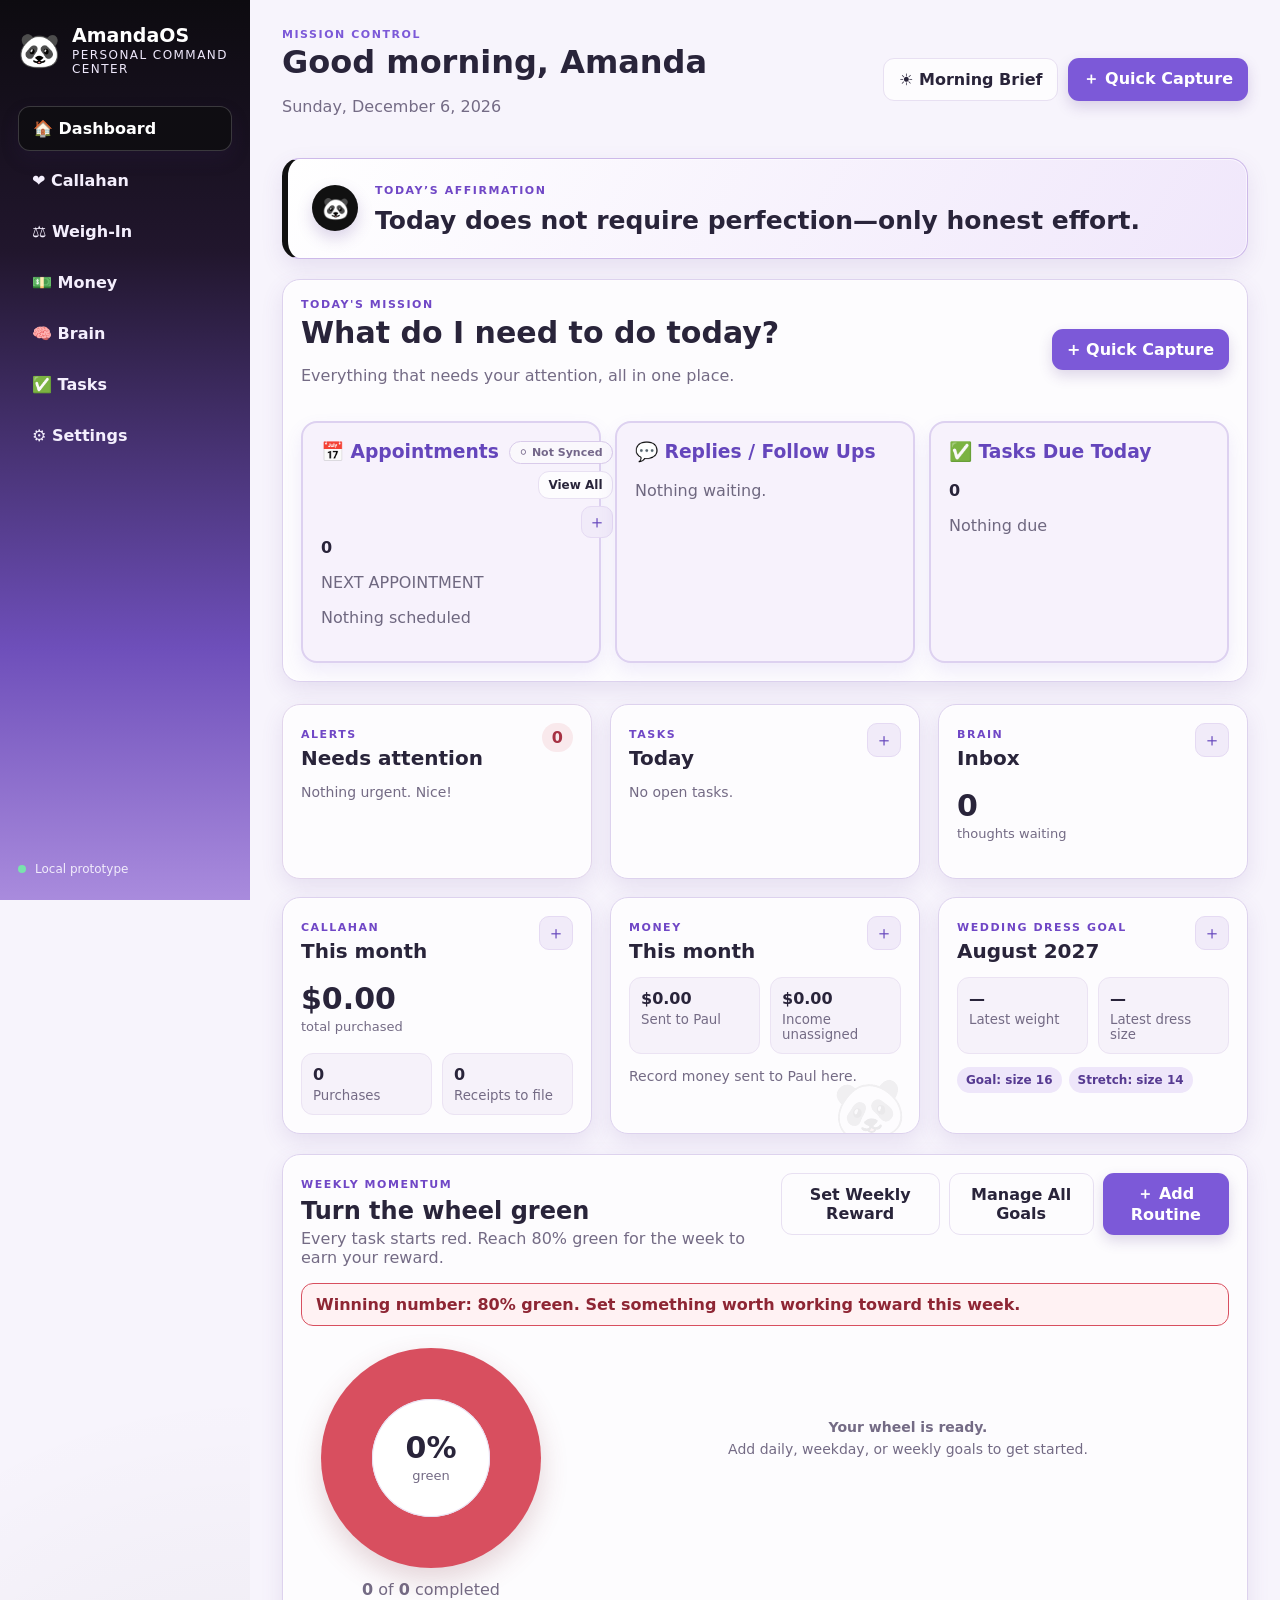
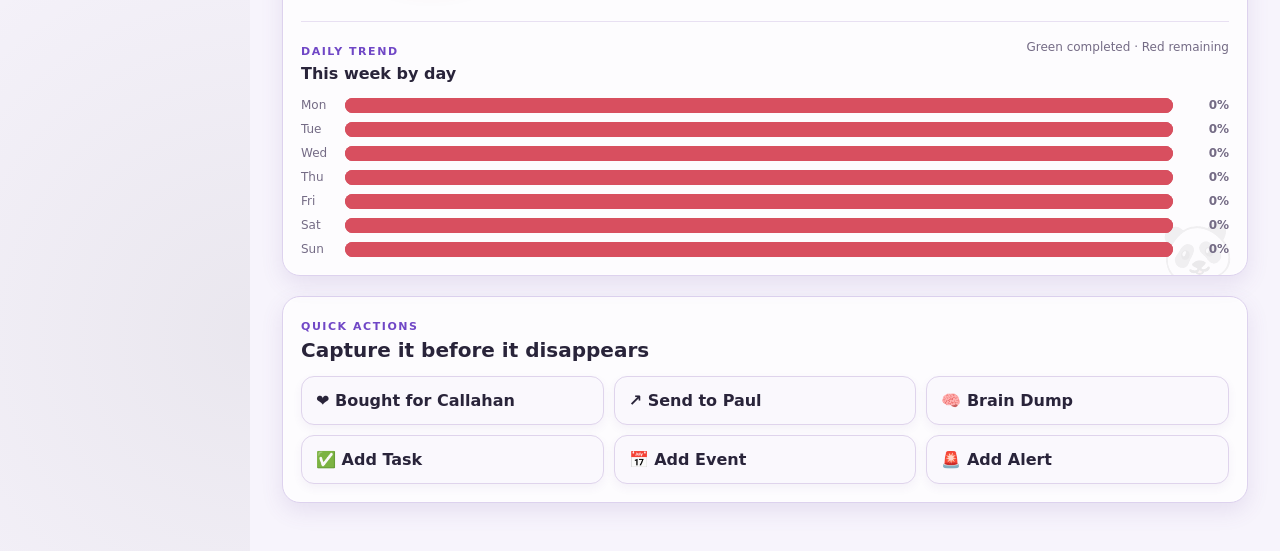
==== commit da7562e2: "Add manage all goals dialog" ====
--- a/index.html
+++ b/index.html
@@ -206,7 +206,7 @@
         <section class="momentum-card card">
           <div class="momentum-heading">
             <div><span class="card-label">WEEKLY MOMENTUM</span><h3>Turn the wheel green</h3><p class="muted">Every task starts red. Reach 80% green for the week to earn your reward.</p></div>
-            <div class="momentum-heading-actions"><button class="ghost-btn" data-open="weeklyRewardModal"><span id="weeklyRewardButton">Set Weekly Reward</span></button><button class="primary-btn" data-open="routineModal">＋ Add Routine</button></div>
+            <div class="momentum-heading-actions"><button class="ghost-btn" data-open="weeklyRewardModal"><span id="weeklyRewardButton">Set Weekly Reward</span></button><button class="ghost-btn" data-open="manageRoutinesModal">Manage All Goals</button><button class="primary-btn" data-open="routineModal">＋ Add Routine</button></div>
           </div>
           <div id="weeklyRewardProgress" class="momentum-goal-progress">Set something worth working toward this week.</div>
           <div class="momentum-layout">
@@ -483,6 +483,15 @@
     </form>
   </dialog>
 
+  <dialog id="manageRoutinesModal" class="modal manage-routines-modal">
+    <form method="dialog">
+      <div class="modal-header"><div><span class="card-label">WEEKLY MOMENTUM</span><h3>Manage All Goals</h3></div><button class="close-btn" value="cancel">×</button></div>
+      <p class="muted">Everything you have added is listed here, even when it is not scheduled to appear today.</p>
+      <div id="manageRoutineList" class="manage-routine-list"></div>
+      <div class="modal-actions"><button class="ghost-btn" value="cancel">Done</button><button class="primary-btn" type="button" onclick="closeManageAndAddRoutine()">＋ Add Another Goal</button></div>
+    </form>
+  </dialog>
+
   <dialog id="brainModal" class="modal">
     <form method="dialog" id="brainForm">
       <div class="modal-header"><div><span class="card-label">BRAIN DUMP</span><h3>What is in your head?</h3></div><button class="close-btn" value="cancel">×</button></div>
--- a/styles.css
+++ b/styles.css
@@ -1557,3 +1557,150 @@
     height:38px;
   }
 }
+
+
+/* BLACK + PURPLE PANDA THEME */
+body{
+  background:
+    radial-gradient(circle at 82% 8%,rgba(124,89,216,.12),transparent 28%),
+    radial-gradient(circle at 20% 90%,rgba(17,17,17,.06),transparent 25%),
+    #f7f4fc;
+}
+.sidebar{
+  background:linear-gradient(180deg,#0d0b10 0%,#21162d 28%,#6e4fba 72%,#a98bdd 100%);
+}
+.nav-btn.active{
+  background:#0f0d12;
+  border:1px solid rgba(255,255,255,.18);
+}
+.primary-btn{
+  box-shadow:0 6px 14px rgba(80,45,135,.18);
+}
+.daily-affirmation{
+  border-left:6px solid #111;
+}
+.affirmation-mark{
+  background:#111;
+}
+.momentum-card,
+.weighin-goal-banner,
+.money-card{
+  position:relative;
+  overflow:hidden;
+}
+.momentum-card::after,
+.weighin-goal-banner::after,
+.money-card::after{
+  content:"🐼";
+  position:absolute;
+  right:14px;
+  bottom:-10px;
+  font-size:58px;
+  opacity:.075;
+  pointer-events:none;
+  transform:rotate(-8deg);
+}
+.momentum-card > *,
+.weighin-goal-banner > *,
+.money-card > *{
+  position:relative;
+  z-index:1;
+}
+
+/* GENTLE CELEBRATIONS */
+.celebration-layer{
+  position:fixed;
+  inset:0;
+  z-index:9999;
+  pointer-events:none;
+  overflow:hidden;
+}
+.celebration-toast{
+  position:absolute;
+  left:50%;
+  top:24px;
+  transform:translate(-50%,-18px);
+  opacity:0;
+  max-width:min(520px,calc(100% - 28px));
+  padding:14px 20px;
+  border:2px solid #9a78d8;
+  border-radius:999px;
+  background:#111;
+  color:#fff;
+  font-weight:850;
+  text-align:center;
+  box-shadow:0 12px 30px rgba(30,18,42,.25);
+  transition:opacity .35s ease,transform .35s ease;
+}
+.celebration-toast.show{
+  opacity:1;
+  transform:translate(-50%,0);
+}
+.celebration-particle{
+  position:absolute;
+  left:var(--left);
+  pointer-events:none;
+}
+.celebration-particle.bubble{
+  bottom:-44px;
+  width:30px;
+  height:30px;
+  border:2px solid rgba(124,89,216,.55);
+  border-radius:50%;
+  background:rgba(255,255,255,.45);
+  box-shadow:inset 5px 5px 9px rgba(255,255,255,.8);
+  animation:bubble-rise var(--duration) ease-out var(--delay) forwards;
+}
+.celebration-particle.bubble:nth-of-type(3n){
+  width:18px;
+  height:18px;
+  border-color:rgba(53,169,104,.55);
+}
+.celebration-particle.bubble:nth-of-type(4n){
+  width:42px;
+  height:42px;
+}
+.celebration-particle.confetti{
+  top:-24px;
+  width:10px;
+  height:18px;
+  border-radius:3px;
+  background:var(--color);
+  animation:confetti-fall var(--duration) cubic-bezier(.2,.6,.4,1) var(--delay) forwards;
+}
+@keyframes bubble-rise{
+  0%{transform:translate(0,0) scale(.8);opacity:0}
+  12%{opacity:.9}
+  100%{transform:translate(var(--drift),-105vh) scale(1.15);opacity:0}
+}
+@keyframes confetti-fall{
+  0%{transform:translate(0,-20px) rotate(0);opacity:0}
+  10%{opacity:1}
+  100%{transform:translate(var(--drift),105vh) rotate(420deg);opacity:0}
+}
+@media(prefers-reduced-motion:reduce){
+  .celebration-particle{display:none !important}
+  .celebration-toast{transition:none}
+}
+
+
+/* WIDEN TODAY'S THREE CARDS */
+.today-grid{
+  grid-template-columns:repeat(3,minmax(0,1fr));
+}
+.today-box h3{
+  white-space:nowrap;
+}
+@media(max-width:1000px){
+  .today-grid{
+    grid-template-columns:1fr 1fr;
+  }
+  .today-box h3{
+    white-space:normal;
+  }
+}
+@media(max-width:650px){
+  .today-grid{
+    grid-template-columns:1fr;
+  }
+}
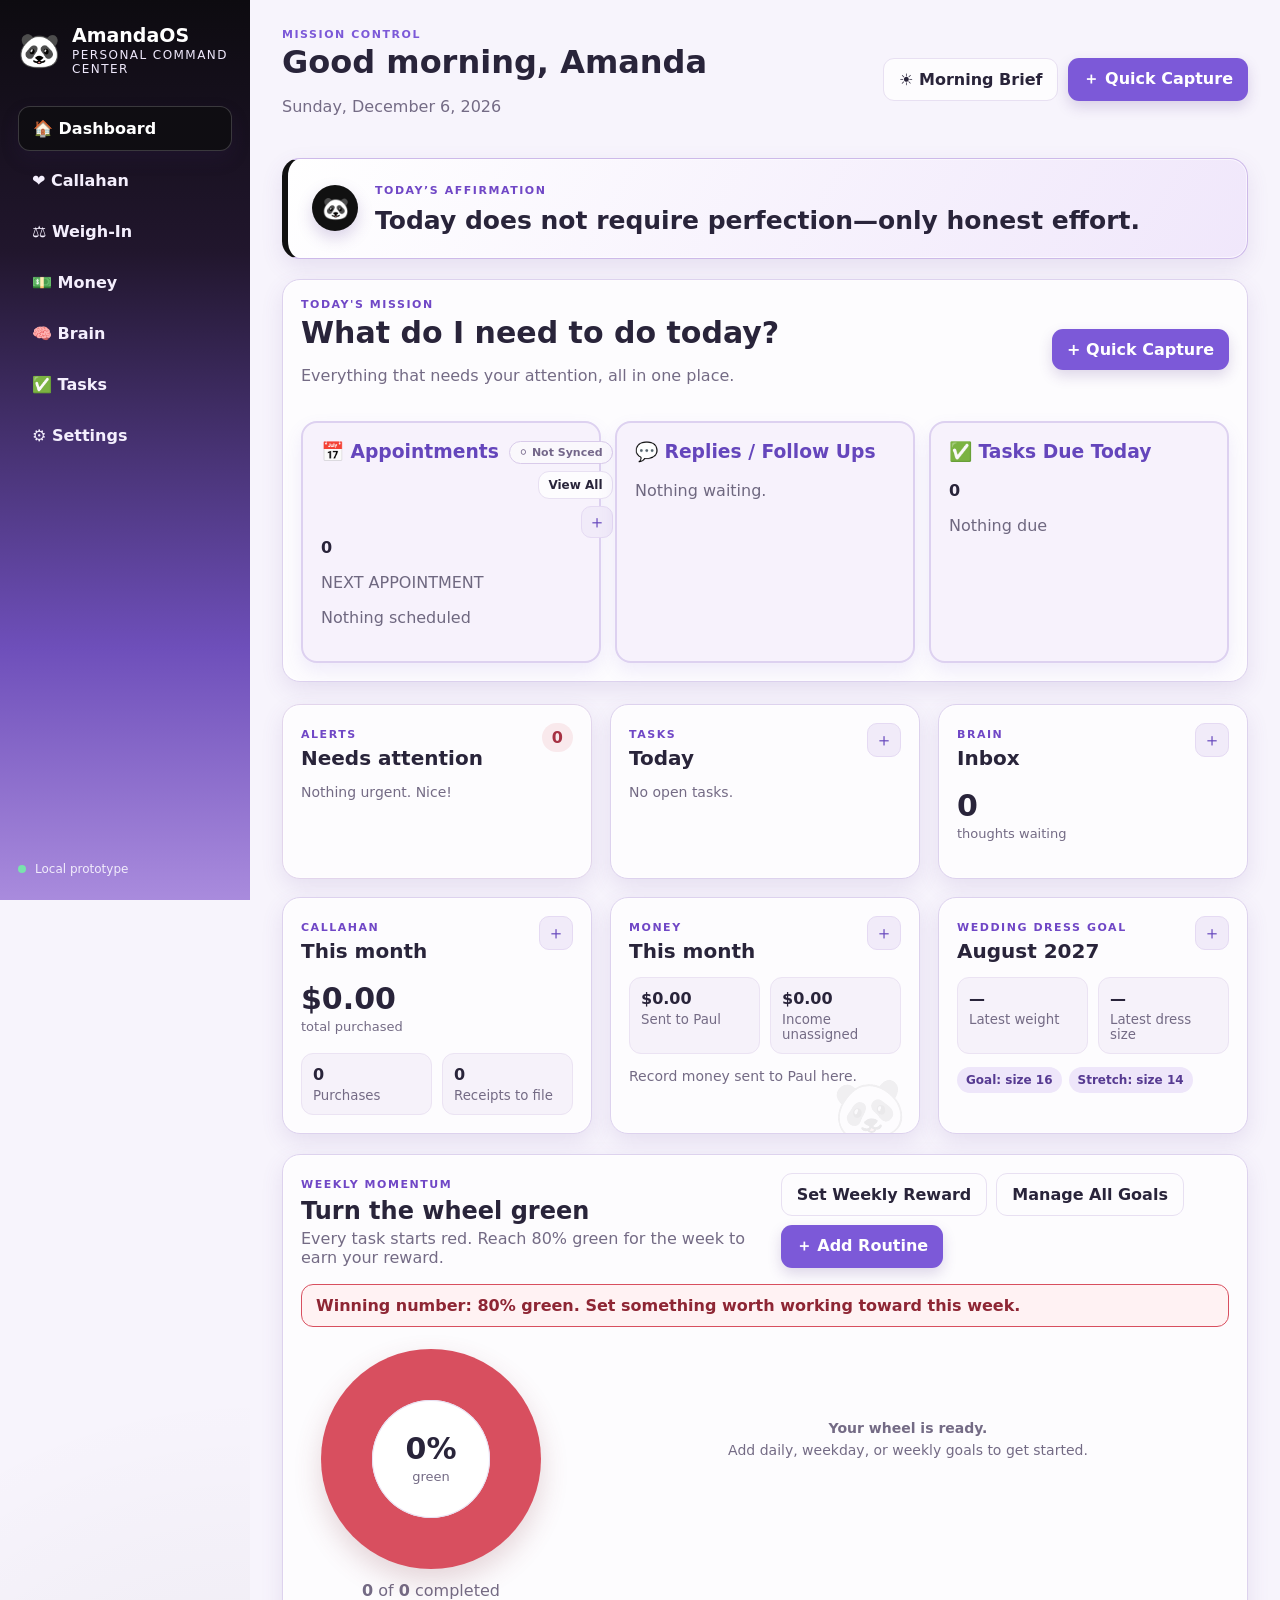
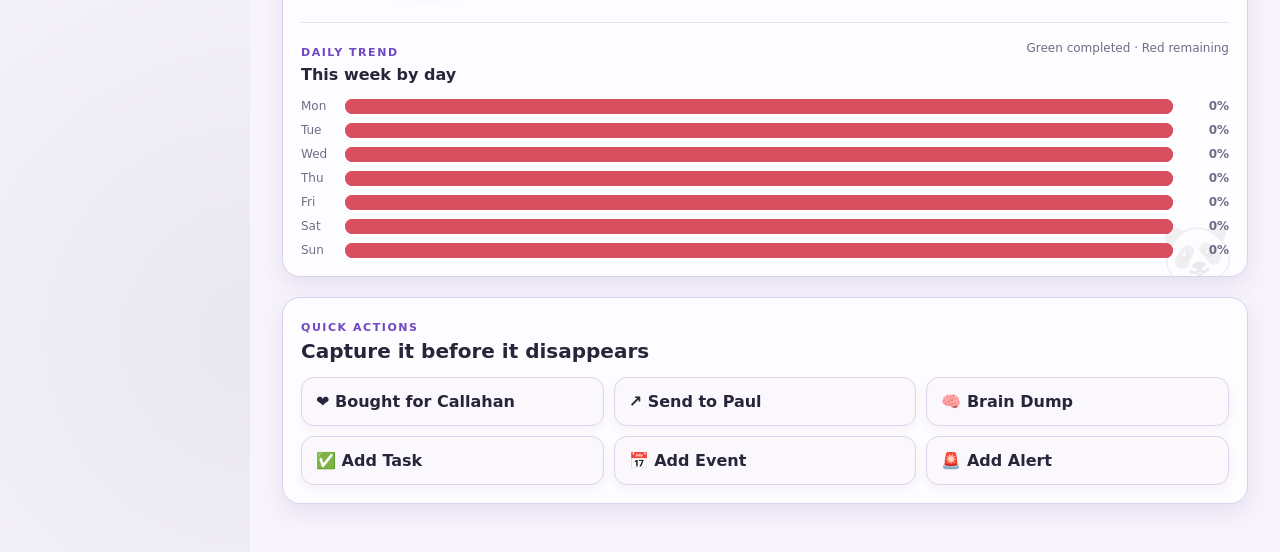
==== commit 538f9e02: "Wire Documentation Log into AmandaOS" ====
--- a/index.html
+++ b/index.html
@@ -1,586 +1 @@
-<!doctype html>
-<html lang="en">
-<head>
-  <meta charset="utf-8" />
-  <meta name="viewport" content="width=device-width, initial-scale=1" />
-<title>AmandaOS</title>
-  <link rel="stylesheet" href="styles.css" />
-  <script src="https://accounts.google.com/gsi/client" async defer></script>
-</head>
-<body>
-  <div class="app-shell">
-    <aside class="sidebar">
-      <div class="brand">
-        <div class="brand-mark">🐼</div>
-        <div>
-        <h1>AmandaOS</h1>
-<p>Personal Command Center</p>
-        </div>
-      </div>
-
-      <nav>
-        <button class="nav-btn active" data-view="dashboard">🏠 Dashboard</button>
-        <button class="nav-btn" data-view="callahan">❤️ Callahan</button>
-        <button class="nav-btn" data-view="weighin">⚖️ Weigh-In</button>
-        <button class="nav-btn" data-view="money">💵 Money</button>
-        <button class="nav-btn" data-view="brain">🧠 Brain</button>
-        <button class="nav-btn" data-view="tasks">✅ Tasks</button>
-        <button class="nav-btn" data-view="settings">⚙️ Settings</button>
-      </nav>
-
-      <div class="sidebar-footer">
-        <div class="status-dot"></div>
-        <span>Local prototype</span>
-      </div>
-    </aside>
-
-    <main>
-      <header class="topbar">
-        <div>
-          <p class="eyebrow">MISSION CONTROL</p>
-          <h2 id="greeting">Good morning, Amanda</h2>
-          <p id="todayDate" class="muted"></p>
-        </div>
-        <div class="topbar-actions">
-          <button class="ghost-btn" id="morningBriefBtn">☀️ Morning Brief</button>
-          <button class="primary-btn" data-open="quickCaptureModal">＋ Quick Capture</button>
-        </div>
-      </header>
-
-      <section id="dashboard" class="view active-view">
-        <section class="daily-affirmation card">
-          <div class="affirmation-mark">🐼</div>
-          <div><span class="card-label">TODAY’S AFFIRMATION</span><blockquote id="dailyAffirmation">I only need to take the next right step.</blockquote></div>
-        </section>
-
-     <section class="today-panel card">
-
-    <div class="today-header">
-        <div>
-            <p class="card-label">TODAY'S MISSION</p>
-            <h2>What do I need to do today?</h2>
-            <p class="muted">
-                Everything that needs your attention, all in one place.
-            </p>
-        </div>
-
-        <button class="primary-btn" data-open="quickCaptureModal">
-            + Quick Capture
-        </button>
-    </div>
-
-    <div class="today-grid">
-
-<div class="today-box appointments-box">
-
-  <div class="today-box-header">
-
-    <h3>📅 Appointments</h3>
-
-    <div class="appointment-buttons">
-
- <button
-  id="connectGoogleCalendarBtn"
-  class="calendar-sync-status"
-  type="button"
->
-  <span id="googleCalendarStatus">⚪ Not Synced</span>
-</button>
-      <button
-        class="small-btn"
-        type="button"
-        data-open="allAppointmentsModal"
-      >
-        View All
-      </button>
-
-      <button
-        class="icon-btn"
-        type="button"
-        data-open="eventModal"
-        aria-label="Add appointment"
-      >
-        ＋
-      </button>
-
-    </div>
-
-  </div>
-
-  <strong id="todayAppointmentCount">0</strong>
-
-  <p class="next-label">
-    NEXT APPOINTMENT
-  </p>
-
-  <p id="todayNextAppointment">
-    Nothing scheduled
-  </p>
-
-  <div
-    id="todayAppointmentList"
-    class="appointment-list"
-  ></div>
-
-</div>
-
-        <div class="today-box">
-            <h3>💬 Replies / Follow Ups</h3>
-            <p>Nothing waiting.</p>
-        </div>
-
-        <div class="today-box">
-            <h3>✅ Tasks Due Today</h3>
-            <strong id="todayTaskCount">0</strong>
-            <p id="todayTaskSummary">Nothing due</p>
-        </div>
-
-    </div>
-
-</section>
-
-        <div class="dashboard-grid">
-          <article class="card alerts-card">
-            <div class="card-header">
-              <div><span class="card-label">ALERTS</span><h3>Needs attention</h3></div>
-              <span class="count-badge" id="alertCount">0</span>
-            </div>
-            <div id="alertsList" class="list empty-state">Nothing urgent. Nice!</div>
-          </article>
-
-          <article class="card">
-            <div class="card-header">
-              <div><span class="card-label">TASKS</span><h3>Today</h3></div>
-              <button class="icon-btn" data-open="taskModal">＋</button>
-            </div>
-            <div id="taskPreview" class="list empty-state">No tasks yet.</div>
-          </article>
-
-          <article class="card">
-            <div class="card-header">
-              <div><span class="card-label">BRAIN</span><h3>Inbox</h3></div>
-              <button class="icon-btn" data-open="brainModal">＋</button>
-            </div>
-            <div class="metric"><strong id="brainCount">0</strong><span>thoughts waiting</span></div>
-            <div id="brainPreview" class="list compact"></div>
-          </article>
-
-          <article class="card accent-card">
-            <div class="card-header">
-              <div><span class="card-label">CALLAHAN</span><h3>This month</h3></div>
-              <button class="icon-btn" data-open="callahanModal">＋</button>
-            </div>
-            <div class="metric"><strong id="callahanMonthTotal">$0.00</strong><span>total purchased</span></div>
-            <div class="mini-grid">
-              <div><b id="callahanPurchaseCount">0</b><small>Purchases</small></div>
-              <div><b id="receiptNeedsFiling">0</b><small>Receipts to file</small></div>
-            </div>
-          </article>
-
-          <article class="card money-card">
-            <div class="card-header">
-              <div><span class="card-label">MONEY</span><h3>This month</h3></div>
-              <button class="icon-btn" data-open="transferModal">＋</button>
-            </div>
-            <div class="mini-grid">
-              <div><b id="dashboardSentToPaul">$0.00</b><small>Sent to Paul</small></div>
-              <div><b id="dashboardMoneyLeft">$0.00</b><small>Income unassigned</small></div>
-            </div>
-            <div id="moneyPreview" class="list compact"></div>
-          </article>
-
-          <article class="card accent-card">
-            <div class="card-header">
-              <div><span class="card-label">WEDDING DRESS GOAL</span><h3>August 2027</h3></div>
-              <button class="icon-btn" data-open="weighInModal">＋</button>
-            </div>
-            <div class="mini-grid">
-              <div><b id="dashboardLatestWeight">—</b><small>Latest weight</small></div>
-              <div><b id="dashboardLatestSize">—</b><small>Latest dress size</small></div>
-            </div>
-            <div class="goal-sizes"><span>Goal: size 16</span><span>Stretch: size 14</span></div>
-          </article>
-
-        </div>
-
-        <section class="momentum-card card">
-          <div class="momentum-heading">
-            <div><span class="card-label">WEEKLY MOMENTUM</span><h3>Turn the wheel green</h3><p class="muted">Every task starts red. Reach 80% green for the week to earn your reward.</p></div>
-            <div class="momentum-heading-actions"><button class="ghost-btn" data-open="weeklyRewardModal"><span id="weeklyRewardButton">Set Weekly Reward</span></button><button class="ghost-btn" data-open="manageRoutinesModal">Manage All Goals</button><button class="primary-btn" data-open="routineModal">＋ Add Routine</button></div>
-          </div>
-          <div id="weeklyRewardProgress" class="momentum-goal-progress">Set something worth working toward this week.</div>
-          <div class="momentum-layout">
-            <div class="momentum-chart-wrap">
-              <div id="momentumChart" class="momentum-chart" role="img" aria-label="Weekly task completion pie chart"><div><strong id="momentumPercent">0%</strong><span>green</span></div></div>
-              <p><b id="momentumComplete">0</b> of <b id="momentumTotal">0</b> completed</p>
-            </div>
-            <div id="routineWeekList" class="routine-week-list"></div>
-          </div>
-          <div class="momentum-trend">
-            <div class="trend-heading"><div><span class="card-label">DAILY TREND</span><h4>This week by day</h4></div><span>Green completed · Red remaining</span></div>
-            <div id="dailyTaskTrend" class="daily-task-trend"></div>
-          </div>
-        </section>
-
-        <section class="quick-actions card">
-          <div class="card-header">
-            <div><span class="card-label">QUICK ACTIONS</span><h3>Capture it before it disappears</h3></div>
-          </div>
-          <div class="action-grid">
-            <button data-open="callahanModal">❤️ Bought for Callahan</button>
-            <button data-open="transferModal">↗ Send to Paul</button>
-            <button data-open="brainModal">🧠 Brain Dump</button>
-            <button data-open="taskModal">✅ Add Task</button>
-            <button data-open="eventModal">📅 Add Event</button>
-            <button data-open="alertModal">🚨 Add Alert</button>
-          </div>
-        </section>
-      </section>
-
-      <section id="callahan" class="view">
-        <div class="section-heading">
-          <div><p class="eyebrow">FAMILY TRACKING</p><h2>Callahan Purchases</h2></div>
-          <div class="heading-actions">
-            <button class="ghost-btn" id="exportCallahanCsv">Export CSV</button>
-            <button class="primary-btn" data-open="callahanModal">＋ Add Purchase</button>
-          </div>
-        </div>
-        <div class="summary-cards">
-          <div class="card metric-card"><span>This month</span><strong id="callahanPageTotal">$0.00</strong></div>
-          <div class="card metric-card"><span>Receipts not filed</span><strong id="callahanPageUnfiled">0</strong></div>
-          <div class="card metric-card"><span>Entries</span><strong id="callahanPageCount">0</strong></div>
-        </div>
-        <div class="card table-card">
-          <table>
-            <thead><tr><th>Date</th><th>Item</th><th>Type</th><th>Store</th><th>Amount</th><th>Receipt box?</th><th></th></tr></thead>
-            <tbody id="callahanTableBody"></tbody>
-          </table>
-        </div>
-      </section>
-
-      <section id="money" class="view">
-        <div class="section-heading">
-          <div><p class="eyebrow">HOUSEHOLD MONEY</p><h2>Paychecks & Bills</h2><p class="muted">See what came in, what must go out, and what is putting pressure on the budget.</p></div>
-          <div class="heading-actions">
-            <button class="ghost-btn" data-open="paycheckModal">＋ Paycheck</button>
-            <button class="primary-btn" data-open="transferModal">↗ Send to Paul</button>
-          </div>
-        </div>
-        <div class="summary-cards money-summary">
-          <div class="card metric-card"><span>Take-home income</span><strong id="moneyIncomeTotal">$0.00</strong></div>
-          <div class="card metric-card"><span>Sent to Paul</span><strong id="moneyTransfersTotal">$0.00</strong></div>
-          <div class="card metric-card"><span>Remaining with Amanda</span><strong id="moneyAvailable">$0.00</strong></div>
-          <div class="card metric-card pressure-card"><span>Biggest pressure</span><strong id="moneyPressure">Add money activity</strong></div>
-        </div>
-        <div class="money-actions">
-          <button class="money-tab active" data-money-panel="paychecksPanel">Paychecks</button>
-          <button class="money-tab" data-money-panel="transfersPanel">Sent to Paul</button>
-          <button class="money-tab" data-money-panel="spendingPanel">Paid Directly</button>
-          <button class="money-tab" data-money-panel="billsPanel">Optional Bills</button>
-          <button class="money-tab" data-money-panel="reviewPanel">Budget Review</button>
-        </div>
-        <div id="paychecksPanel" class="money-panel active">
-          <div class="card table-card"><div class="table-title"><h3>Paychecks</h3><button class="primary-btn" data-open="paycheckModal">＋ Add Paycheck</button></div>
-            <table><thead><tr><th>Pay date</th><th>Source</th><th>Gross</th><th>Deductions</th><th>Take-home</th><th></th></tr></thead><tbody id="paycheckTableBody"></tbody></table>
-          </div>
-        </div>
-        <div id="transfersPanel" class="money-panel">
-          <div class="card table-card"><div class="table-title"><h3>Money Sent to Paul</h3><button class="primary-btn" data-open="transferModal">↗ Add Transfer</button></div>
-            <table><thead><tr><th>Date</th><th>From paycheck</th><th>Purpose</th><th>Notes</th><th>Amount</th><th></th></tr></thead><tbody id="transferTableBody"></tbody></table>
-          </div>
-        </div>
-        <div id="billsPanel" class="money-panel">
-          <div class="card table-card"><div class="table-title"><h3>Bills</h3><button class="primary-btn" data-open="billModal">＋ Add Bill</button></div>
-            <table><thead><tr><th>Due</th><th>Bill</th><th>Amount</th><th>Frequency</th><th>Auto-pay</th><th>Status</th><th></th></tr></thead><tbody id="billTableBody"></tbody></table>
-          </div>
-        </div>
-        <div id="spendingPanel" class="money-panel">
-          <div class="card table-card"><div class="table-title"><h3>Money Amanda Paid Directly</h3><button class="primary-btn" data-open="spendingModal">＋ Add Payment</button></div>
-            <table><thead><tr><th>Date</th><th>What</th><th>Category</th><th>Need or flexible?</th><th>Amount</th><th></th></tr></thead><tbody id="spendingTableBody"></tbody></table>
-          </div>
-        </div>
-        <div id="reviewPanel" class="money-panel">
-          <div class="budget-review-grid">
-            <article class="card"><span class="card-label">BUDGET PRESSURE</span><h3 id="pressureHeading">Add your money details</h3><p id="pressureCopy" class="muted">Once paychecks, bills, and spending are entered, AmandaOS will show where the pressure is coming from.</p></article>
-            <article class="card"><span class="card-label">MONTHLY FLOW</span><div id="budgetFlow" class="budget-flow"></div></article>
-            <article class="card"><span class="card-label">SPENDING BY CATEGORY</span><div id="categoryBreakdown" class="category-breakdown"></div></article>
-          </div>
-        </div>
-      </section>
-
-      <section id="weighin" class="view">
-        <div class="section-heading">
-          <div><p class="eyebrow">WEDDING DRESS JOURNEY</p><h2>Weigh-In & Size Progress</h2><p class="muted">Track the scale, dress size, measurements, and how you feel—without letting one number tell the whole story.</p></div>
-          <button class="primary-btn" data-open="weighInModal">＋ Add Weigh-In</button>
-        </div>
-        <div class="weighin-goal-banner card">
-          <div><span class="card-label">TARGET DATE</span><strong>August 2027</strong></div>
-          <div><span class="card-label">MAIN GOAL</span><strong>Wedding dress size 16</strong><small class="goal-last-weight">Last weight recorded: <b id="goalLastWeight">—</b></small></div>
-          <div><span class="card-label">FANTASTIC GOAL</span><strong>Wedding dress size 14</strong></div>
-        </div>
-        <div class="summary-cards">
-          <div class="card metric-card"><span>Latest weight</span><strong id="latestWeight">—</strong></div>
-          <div class="card metric-card"><span>Latest dress size</span><strong id="latestDressSize">—</strong></div>
-          <div class="card metric-card"><span>Change since first entry</span><strong id="weightChange">—</strong></div>
-        </div>
-        <div class="card weight-trend-card">
-          <div class="trend-heading"><div><span class="card-label">WEIGHT TREND</span><h3>Progress over time</h3></div><span id="weightTrendSummary">Add at least two weigh-ins to see a trend.</span></div>
-          <div class="weight-chart-shell"><canvas id="weightTrendCanvas" aria-label="Weight trend chart"></canvas><div id="weightTrendEmpty" class="weight-trend-empty">Your trend line will appear here after two weigh-ins.</div></div>
-        </div>
-        <div class="card table-card"><div class="table-title"><h3>Progress History</h3><button class="primary-btn" data-open="weighInModal">＋ Add Weigh-In</button></div>
-          <table><thead><tr><th>Date</th><th>Weight</th><th>Dress size</th><th>Bust</th><th>Waist</th><th>Hips</th><th>Notes</th><th></th></tr></thead><tbody id="weighInTableBody"></tbody></table>
-        </div>
-      </section>
-
-      <section id="brain" class="view">
-        <div class="section-heading">
-          <div><p class="eyebrow">EXTERNAL MEMORY</p><h2>Brain Inbox</h2></div>
-          <button class="primary-btn" data-open="brainModal">＋ Add Thought</button>
-        </div>
-        <div id="brainBoard" class="brain-board"></div>
-      </section>
-
-      <section id="tasks" class="view">
-        <div class="section-heading">
-          <div><p class="eyebrow">ACTION CENTER</p><h2>Tasks</h2></div>
-          <button class="primary-btn" data-open="taskModal">＋ Add Task</button>
-        </div>
-        <div id="taskBoard" class="task-board"></div>
-      </section>
-
-      <section id="settings" class="view">
-        <div class="section-heading">
-          <div><p class="eyebrow">SYSTEM</p><h2>Settings</h2></div>
-        </div>
-        <div class="card settings-card">
-          <h3>Prototype tools</h3>
-          <p class="muted">This version saves data in this browser only.</p>
-          <button class="danger-btn" id="clearAllData">Clear all prototype data</button>
-        </div>
-      </section>
-    </main>
-  </div>
-
-  <dialog id="callahanModal" class="modal">
-    <form method="dialog" id="callahanForm">
-      <div class="modal-header"><div><span class="card-label">QUICK CAPTURE</span><h3>Bought for Callahan</h3></div><button class="close-btn" value="cancel">×</button></div>
-      <div class="form-grid">
-        <label>What did you buy?<input name="item" required /></label>
-        <label>Amount<input name="amount" type="number" step="0.01" min="0" required /></label>
-        <label>Store<input name="store" /></label>
-        <label>Item type
-          <select name="type">
-            <option>Clothing</option><option>Food</option><option>Personal Care</option><option>Medical</option><option>Activities</option><option>Transportation</option><option>Household</option><option>Other</option>
-          </select>
-        </label>
-        <label>Date<input name="date" type="date" required /></label>
-        <label>Who paid?
-          <select name="paidBy"><option>Amanda</option><option>Paul</option><option>Joint</option><option>Other</option></select>
-        </label>
-      </div>
-      <label>Notes<textarea name="notes" rows="3"></textarea></label>
-      <div class="receipt-check">
-        <label><input type="checkbox" name="photoTaken" /> Receipt photo taken</label>
-        <label><input type="checkbox" name="filed" /> Did you put it in the receipt box?</label>
-      </div>
-      <div class="modal-actions"><button class="ghost-btn" value="cancel">Cancel</button><button class="primary-btn" value="default">Save Purchase</button></div>
-    </form>
-  </dialog>
-
-  <dialog id="paycheckModal" class="modal">
-    <form method="dialog" id="paycheckForm">
-      <div class="modal-header"><div><span class="card-label">MONEY IN</span><h3>Add Paycheck</h3></div><button class="close-btn" value="cancel">×</button></div>
-      <div class="form-grid">
-        <label>Pay date<input name="date" type="date" required /></label>
-        <label>Income source<input name="source" value="Amanda — Allied Universal" required /></label>
-        <label>Gross pay<input name="gross" type="number" step="0.01" min="0" /></label>
-        <label>Taxes and other deductions<input name="deductions" type="number" step="0.01" min="0" /></label>
-        <label>Truck payment deduction<input name="truck" type="number" step="0.01" min="0" value="200" /></label>
-        <label>Actual take-home pay<input name="net" type="number" step="0.01" min="0" required /></label>
-      </div>
-      <label>Notes<textarea name="notes" rows="2"></textarea></label>
-      <div class="modal-actions"><button class="ghost-btn" value="cancel">Cancel</button><button class="primary-btn" value="default">Save Paycheck</button></div>
-    </form>
-  </dialog>
-
-  <dialog id="transferModal" class="modal">
-    <form method="dialog" id="transferForm">
-      <div class="modal-header"><div><span class="card-label">HOUSEHOLD MONEY</span><h3>Money Sent to Paul</h3></div><button class="close-btn" value="cancel">×</button></div>
-      <div class="form-grid">
-        <label>Date sent<input name="date" type="date" required /></label>
-        <label>Amount<input name="amount" type="number" step="0.01" min="0" required /></label>
-        <label>From paycheck<select name="paycheckId" id="transferPaycheckSelect"><option value="">Not linked to a paycheck</option></select></label>
-        <label>Purpose<select name="purpose"><option>General household</option><option>Household bills</option><option>Groceries</option><option>Storage</option><option>Debt</option><option>Vehicle</option><option>Rent or housing</option><option>Medical</option><option>Other</option></select></label>
-      </div>
-      <label>Optional note<input name="notes" placeholder="What was this meant to cover?" /></label>
-      <div class="modal-actions"><button class="ghost-btn" value="cancel">Cancel</button><button class="primary-btn" value="default">Save Transfer</button></div>
-    </form>
-  </dialog>
-
-  <dialog id="billModal" class="modal">
-    <form method="dialog" id="billForm">
-      <div class="modal-header"><div><span class="card-label">MONEY OUT</span><h3>Add Bill</h3></div><button class="close-btn" value="cancel">×</button></div>
-      <div class="form-grid">
-        <label>Bill name<input name="name" required /></label>
-        <label>Amount<input name="amount" type="number" step="0.01" min="0" required /></label>
-        <label>Due date<input name="dueDate" type="date" required /></label>
-        <label>Frequency<select name="frequency"><option>Monthly</option><option>Weekly</option><option>Every paycheck</option><option>One time</option></select></label>
-        <label>Category<select name="category"><option>Housing</option><option>Utilities</option><option>Vehicle</option><option>Insurance</option><option>Storage</option><option>Phone</option><option>Debt</option><option>Medical</option><option>Other</option></select></label>
-        <label><input name="autoPay" type="checkbox" /> Auto-pay</label>
-        <label><input name="paid" type="checkbox" /> Already paid</label>
-      </div>
-      <div class="modal-actions"><button class="ghost-btn" value="cancel">Cancel</button><button class="primary-btn" value="default">Save Bill</button></div>
-    </form>
-  </dialog>
-
-  <dialog id="spendingModal" class="modal">
-    <form method="dialog" id="spendingForm">
-      <div class="modal-header"><div><span class="card-label">SPENDING</span><h3>Add Purchase</h3></div><button class="close-btn" value="cancel">×</button></div>
-      <div class="form-grid">
-        <label>What was it?<input name="description" required /></label>
-        <label>Amount<input name="amount" type="number" step="0.01" min="0" required /></label>
-        <label>Date<input name="date" type="date" required /></label>
-        <label>Category<select name="category"><option>Groceries</option><option>Gas</option><option>Restaurants</option><option>Subscriptions</option><option>Shopping</option><option>Entertainment</option><option>Medical</option><option>Family</option><option>Fees</option><option>Other</option></select></label>
-        <label>Type<select name="flexibility"><option>Required</option><option>Necessary but adjustable</option><option>Flexible</option></select></label>
-      </div>
-      <label>Notes<textarea name="notes" rows="2"></textarea></label>
-      <div class="modal-actions"><button class="ghost-btn" value="cancel">Cancel</button><button class="primary-btn" value="default">Save Spending</button></div>
-    </form>
-  </dialog>
-
-  <dialog id="weighInModal" class="modal">
-    <form method="dialog" id="weighInForm">
-      <div class="modal-header"><div><span class="card-label">WEDDING DRESS JOURNEY</span><h3>Add Weigh-In</h3></div><button class="close-btn" value="cancel">×</button></div>
-      <div class="form-grid">
-        <label>Date<input name="date" type="date" required /></label>
-        <label>Weight (lb)<input name="weight" type="number" step="0.1" min="0" required /></label>
-        <label>Current wedding dress size<input name="dressSize" type="number" step="1" min="0" /></label>
-        <label>Bust (inches)<input name="bust" type="number" step="0.1" min="0" /></label>
-        <label>Waist (inches)<input name="waist" type="number" step="0.1" min="0" /></label>
-        <label>Hips (inches)<input name="hips" type="number" step="0.1" min="0" /></label>
-      </div>
-      <label>Notes<textarea name="notes" rows="3" placeholder="Energy, fit, wins, challenges, or anything you want to remember"></textarea></label>
-      <div class="modal-actions"><button class="ghost-btn" value="cancel">Cancel</button><button class="primary-btn" value="default">Save Weigh-In</button></div>
-    </form>
-  </dialog>
-
-  <dialog id="weeklyRewardModal" class="modal">
-    <form method="dialog" id="weeklyRewardForm">
-      <div class="modal-header"><div><span class="card-label">WEEKLY MOMENTUM</span><h3>Set This Week’s Reward</h3></div><button class="close-btn" value="cancel">×</button></div>
-      <label>What are you working toward?<input id="weeklyRewardInput" name="reward" required placeholder="Example: A night out with Paul" /></label>
-      <p class="muted">Choose something that will feel good to earn when you reach 80% green for the week.</p>
-      <div class="modal-actions"><button class="ghost-btn" value="cancel">Cancel</button><button class="primary-btn" value="default">Save Reward</button></div>
-    </form>
-  </dialog>
-
-  <dialog id="routineModal" class="modal">
-    <form method="dialog" id="routineForm">
-      <div class="modal-header"><div><span class="card-label">WEEKLY MOMENTUM</span><h3>Add a Recurring Task</h3></div><button class="close-btn" value="cancel">×</button></div>
-      <label>What needs to get done?<input name="text" required placeholder="Example: Put laundry away" /></label>
-      <label>When?<select name="schedule"><option>Daily</option><option>Monday</option><option>Tuesday</option><option>Wednesday</option><option>Thursday</option><option>Friday</option><option>Saturday</option><option>Sunday</option><option>Weekly</option></select></label>
-      <p class="muted">Daily creates one piece for every day. Weekly creates one piece that can be completed anytime before the week resets.</p>
-      <div class="modal-actions"><button class="ghost-btn" value="cancel">Cancel</button><button class="primary-btn" value="default">Add to Wheel</button></div>
-    </form>
-  </dialog>
-
-  <dialog id="manageRoutinesModal" class="modal manage-routines-modal">
-    <form method="dialog">
-      <div class="modal-header"><div><span class="card-label">WEEKLY MOMENTUM</span><h3>Manage All Goals</h3></div><button class="close-btn" value="cancel">×</button></div>
-      <p class="muted">Everything you have added is listed here, even when it is not scheduled to appear today.</p>
-      <div id="manageRoutineList" class="manage-routine-list"></div>
-      <div class="modal-actions"><button class="ghost-btn" value="cancel">Done</button><button class="primary-btn" type="button" onclick="closeManageAndAddRoutine()">＋ Add Another Goal</button></div>
-    </form>
-  </dialog>
-
-  <dialog id="brainModal" class="modal">
-    <form method="dialog" id="brainForm">
-      <div class="modal-header"><div><span class="card-label">BRAIN DUMP</span><h3>What is in your head?</h3></div><button class="close-btn" value="cancel">×</button></div>
-      <label>Thought<textarea name="text" rows="5" required autofocus></textarea></label>
-      <label>Optional bucket
-        <select name="bucket"><option>Unsorted</option><option>Idea</option><option>Remember</option><option>Shopping</option><option>Business</option><option>Family</option></select>
-      </label>
-      <div class="modal-actions"><button class="ghost-btn" value="cancel">Cancel</button><button class="primary-btn" value="default">Save Thought</button></div>
-    </form>
-  </dialog>
-
-  <dialog id="taskModal" class="modal">
-    <form method="dialog" id="taskForm">
-      <div class="modal-header"><div><span class="card-label">ACTION CENTER</span><h3>Add Task</h3></div><button class="close-btn" value="cancel">×</button></div>
-      <label>Task<input name="text" required /></label>
-      <div class="form-grid">
-        <label>Due date<input name="dueDate" type="date" /></label>
-        <label>Priority<select name="priority"><option>Normal</option><option>Important</option><option>Urgent</option></select></label>
-      </div>
-      <div class="modal-actions"><button class="ghost-btn" value="cancel">Cancel</button><button class="primary-btn" value="default">Save Task</button></div>
-    </form>
-  </dialog>
-
-  <dialog id="eventModal" class="modal">
-    <form method="dialog" id="eventForm">
-      <div class="modal-header"><div><span class="card-label">CALENDAR</span><h3>Add Event</h3></div><button class="close-btn" value="cancel">×</button></div>
-      <label>Event<input name="title" required /></label>
-      <div class="form-grid">
-        <label>Date<input name="date" type="date" required /></label>
-        <label>Time<input name="time" type="time" /></label>
-      </div>
-      <label>Location<input name="location" /></label>
-      <div class="modal-actions"><button class="ghost-btn" value="cancel">Cancel</button><button class="primary-btn" value="default">Save Event</button></div>
-    </form>
-  </dialog>
-
-  <dialog id="alertModal" class="modal">
-    <form method="dialog" id="alertForm">
-      <div class="modal-header"><div><span class="card-label">ALERT</span><h3>Add Alert</h3></div><button class="close-btn" value="cancel">×</button></div>
-      <label>Alert message<input name="text" required /></label>
-      <label>Type<select name="type"><option>General</option><option>Vendor Payment</option><option>Application</option><option>Medication Pickup</option></select></label>
-      <div class="modal-actions"><button class="ghost-btn" value="cancel">Cancel</button><button class="primary-btn" value="default">Save Alert</button></div>
-    </form>
-  </dialog>
-
-
-  <dialog id="quickCaptureModal" class="modal action-modal">
-    <div class="modal-header"><div><span class="card-label">QUICK CAPTURE</span><h3>What happened?</h3></div><button class="close-btn" data-close="quickCaptureModal">×</button></div>
-    <div class="action-grid modal-grid">
-      <button data-jump="callahanModal">❤️ Bought for Callahan</button>
-      <button data-jump="transferModal">↗ Send to Paul</button>
-      <button data-jump="brainModal">🧠 Brain Dump</button>
-      <button data-jump="taskModal">✅ Add Task</button>
-      <button data-jump="eventModal">📅 Add Event</button>
-      <button data-jump="alertModal">🚨 Add Alert</button>
-    </div>
-  </dialog>
-
-  <dialog id="morningBriefModal" class="modal">
-    <div class="modal-header"><div><span class="card-label">MORNING BRIEF</span><h3>Your command summary</h3></div><button class="close-btn" data-close="morningBriefModal">×</button></div>
-    <div id="morningBriefContent" class="briefing"></div>
-  </dialog>
-<dialog id="allAppointmentsModal" class="modal">
-  <div class="appointments-modal-content">
-
-    <div class="modal-header">
-      <div>
-        <span class="card-label">CALENDAR</span>
-        <h3>All Appointments</h3>
-      </div>
-
-      <button
-        class="close-btn"
-        type="button"
-        data-close="allAppointmentsModal"
-      >
-        ×
-      </button>
-    </div>
-
-    <div id="allAppointmentsList" class="all-appointments-list">
-      No appointments saved.
-    </div>
-
-  </div>
-</dialog>
-  <div id="celebrationLayer" class="celebration-layer" aria-live="polite" aria-atomic="true">
-    <div id="celebrationToast" class="celebration-toast"></div>
-  </div>
-  <script src="app.js"></script>
-</body>
-</html>
+<!doctype html><html><head><meta charset="utf-8"><meta name="viewport" content="width=device-width,initial-scale=1"><title>AmandaOS</title></head><body><p style="font-family:system-ui;padding:24px">Loading AmandaOS…</p><script>fetch('legacy-index.html').then(r=>r.text()).then(html=>{html=html.replace('</head>','<link rel="stylesheet" href="documentation.css"></head>').replace('</body>','<script src="documentation.js"><\\/script></body>');document.open();document.write(html);document.close();}).catch(()=>{document.body.innerHTML='<p style="font-family:system-ui;padding:24px">AmandaOS could not load. Please refresh.</p>';});</script></body></html>
--- a/documentation.css
+++ b/documentation.css
@@ -0,0 +1 @@
+.documentation-toolbar{display:flex;gap:12px;align-items:center;margin-bottom:18px}.documentation-toolbar input{flex:1}.documentation-list{display:grid;gap:16px}.documentation-entry{padding:22px}.documentation-entry-head{display:flex;justify-content:space-between;gap:16px;align-items:flex-start}.documentation-entry-head h3{margin:8px 0 4px}.status-pill{display:inline-flex;align-items:center;border-radius:999px;padding:5px 10px;font-size:.78rem;font-weight:800}.status-pill.draft{background:#fff4cf;color:#735500}.status-pill.finalized{background:#e8f6ed;color:#176b38}.documentation-account{font-size:1rem;line-height:1.65;margin:18px 0}.documentation-detail{border-top:1px solid rgba(0,0,0,.08);padding-top:12px;margin-top:12px}.documentation-detail p{line-height:1.55}.documentation-modal .modal-card{width:min(850px,94vw);max-height:90vh;overflow:auto}.form-grid.two-col{display:grid;grid-template-columns:1fr 1fr;gap:12px}.documentation-modal label{display:grid;gap:6px;margin-bottom:12px;font-weight:700}.documentation-modal textarea,.documentation-modal input,.documentation-modal select,.documentation-toolbar input,.documentation-toolbar select{width:100%;box-sizing:border-box;border:1px solid rgba(0,0,0,.15);border-radius:10px;padding:11px 12px;font:inherit;background:#fff}.check-row{display:flex!important;grid-template-columns:auto 1fr!important;align-items:center;justify-content:flex-start}.check-row input{width:auto!important}.evidence-box{border:2px dashed rgba(124,89,216,.35);border-radius:14px;padding:16px;margin:14px 0}.evidence-preview,.evidence-gallery{display:grid;grid-template-columns:repeat(auto-fill,minmax(160px,1fr));gap:12px;margin-top:14px}.evidence-thumb,.evidence-gallery figure{margin:0;border:1px solid rgba(0,0,0,.1);border-radius:12px;padding:8px;background:#fff}.evidence-thumb img,.evidence-gallery img{display:block;width:100%;height:150px;object-fit:cover;border-radius:8px}.evidence-thumb input{font-size:.85rem;margin-top:8px}.evidence-gallery figcaption{font-size:.82rem;line-height:1.35;padding:7px 2px 2px}.danger-link{border:0;background:none;color:#a42a2a;cursor:pointer;padding:7px 0;font-weight:700}.modal-head,.modal-actions{display:flex;align-items:center;justify-content:space-between;gap:10px}.modal-actions{justify-content:flex-end;margin-top:16px}@media(max-width:700px){.documentation-toolbar,.documentation-entry-head{flex-direction:column;align-items:stretch}.form-grid.two-col{grid-template-columns:1fr}.evidence-preview,.evidence-gallery{grid-template-columns:1fr 1fr}}@media print{.sidebar,.topbar,.heading-actions,.documentation-toolbar,.nav-btn{display:none!important}.view{display:none!important}#documentation{display:block!important}.documentation-entry{break-inside:avoid;box-shadow:none;border:1px solid #bbb}.evidence-gallery{grid-template-columns:repeat(3,1fr)}}
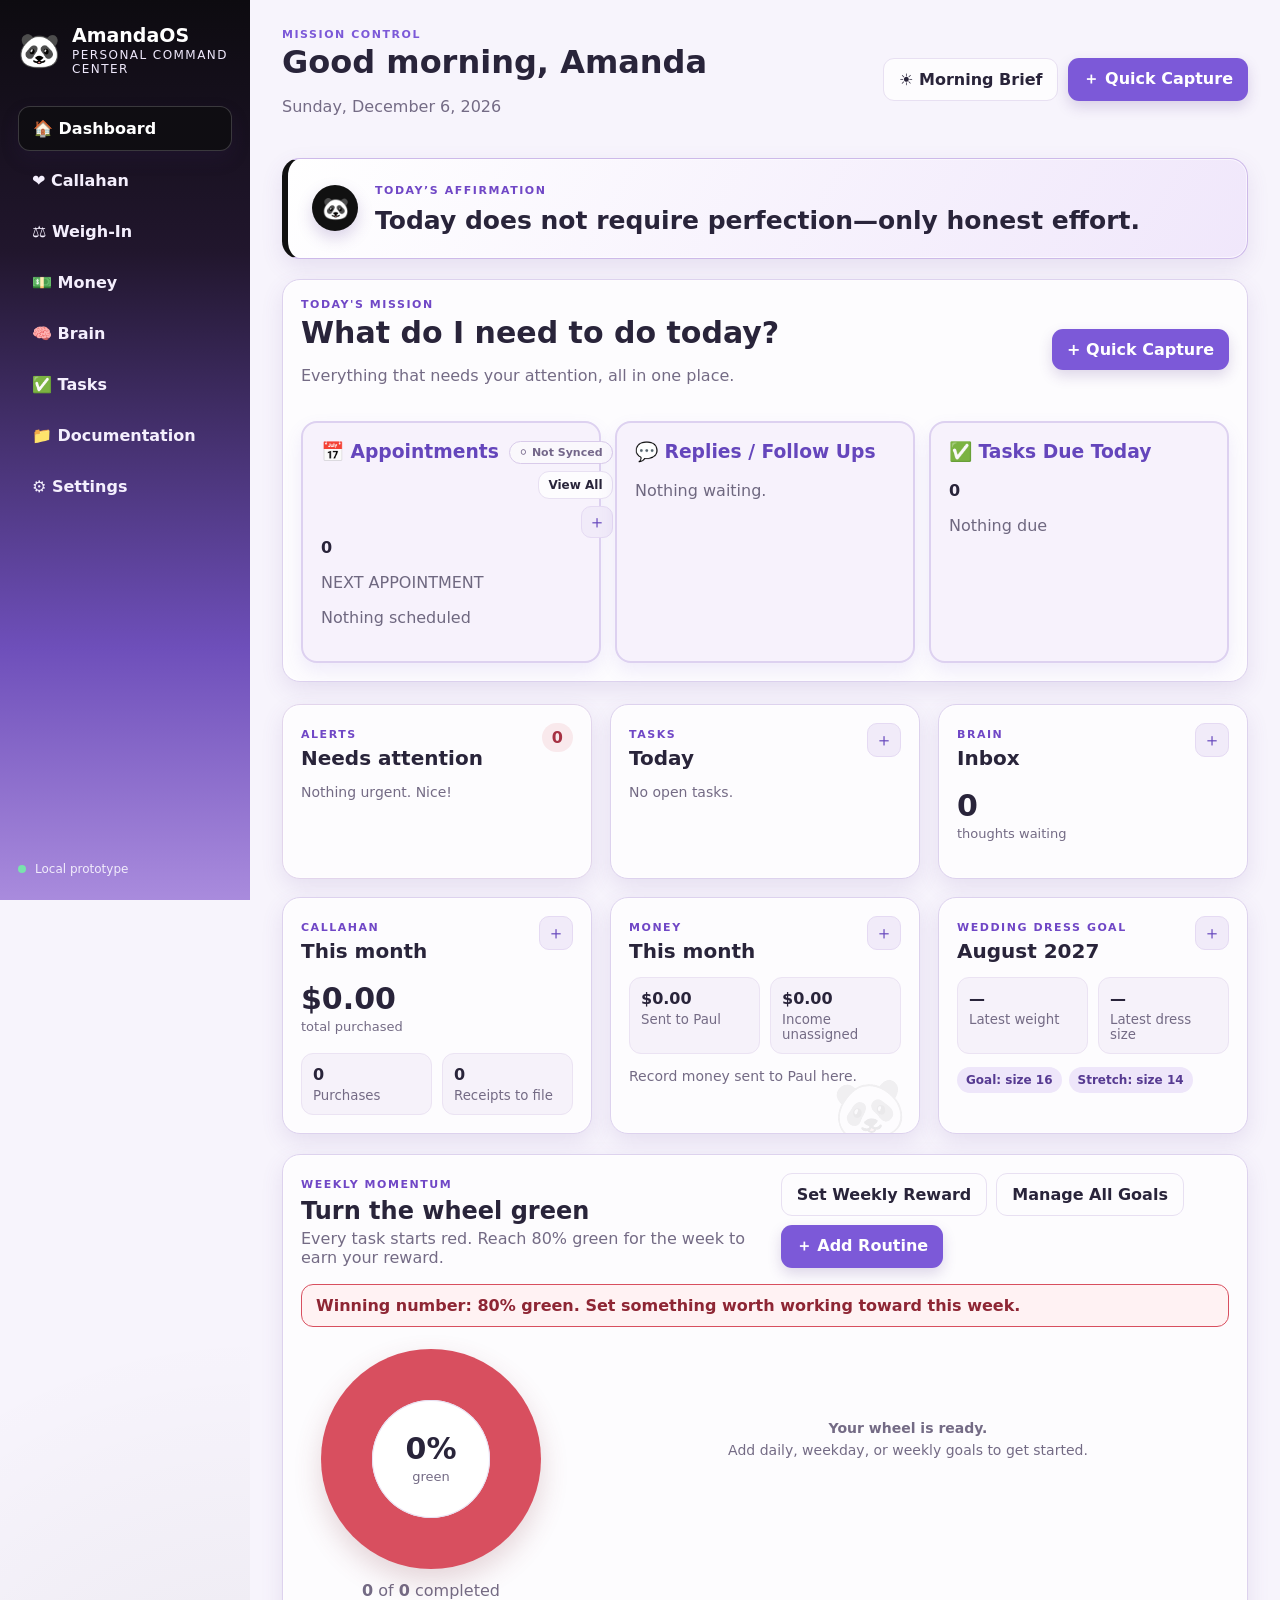
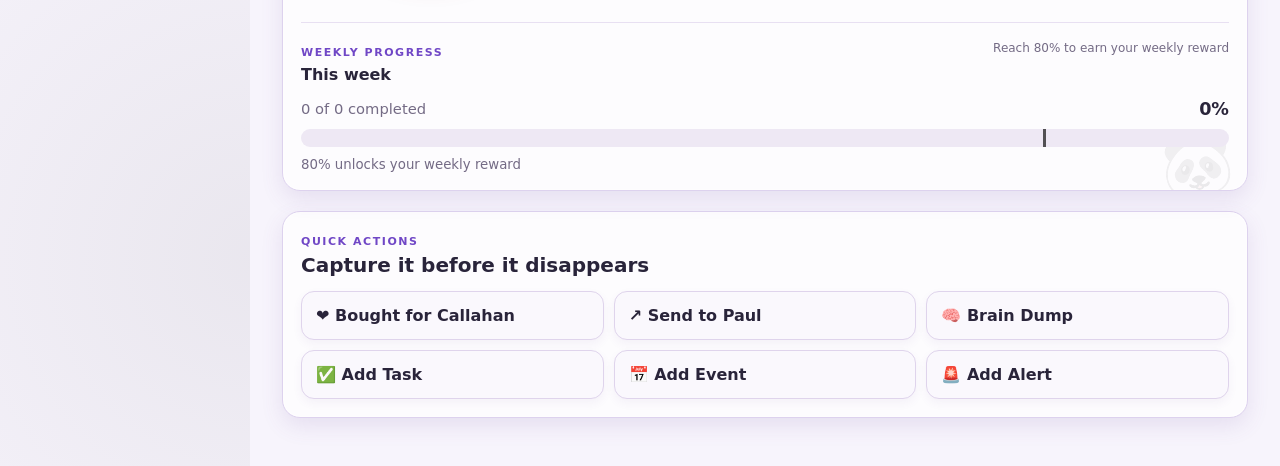
==== commit 61ce2f58: "Fix AmandaOS injected script closing tags" ====
--- a/index.html
+++ b/index.html
@@ -1 +1 @@
-<!doctype html><html><head><meta charset="utf-8"><meta name="viewport" content="width=device-width,initial-scale=1"><title>AmandaOS</title></head><body><p style="font-family:system-ui;padding:24px">Loading AmandaOS…</p><script>fetch('legacy-index.html').then(r=>r.text()).then(html=>{html=html.replace('</head>','<link rel="stylesheet" href="documentation.css"></head>').replace('</body>','<script src="documentation.js"><\\/script></body>');document.open();document.write(html);document.close();}).catch(()=>{document.body.innerHTML='<p style="font-family:system-ui;padding:24px">AmandaOS could not load. Please refresh.</p>';});</script></body></html>+<!doctype html><html><head><meta charset="utf-8"><meta name="viewport" content="width=device-width,initial-scale=1"><title>AmandaOS</title></head><body><p style="font-family:system-ui;padding:24px">Loading AmandaOS…</p><script>fetch('legacy-index.html?v=20260831-1440').then(r=>r.text()).then(html=>{const closeScript='</scr'+'ipt>';html=html.replace('</head>','<link rel="stylesheet" href="documentation.css?v=20260831-1440"></head>').replace('</body>','<script src="documentation.js?v=20260831-1440">'+closeScript+'<script src="momentum-dashboard.js?v=20260831-1440">'+closeScript+'</body>');document.open();document.write(html);document.close();}).catch(()=>{document.body.innerHTML='<p style="font-family:system-ui;padding:24px">AmandaOS could not load. Please refresh.</p>';});</script></body></html>
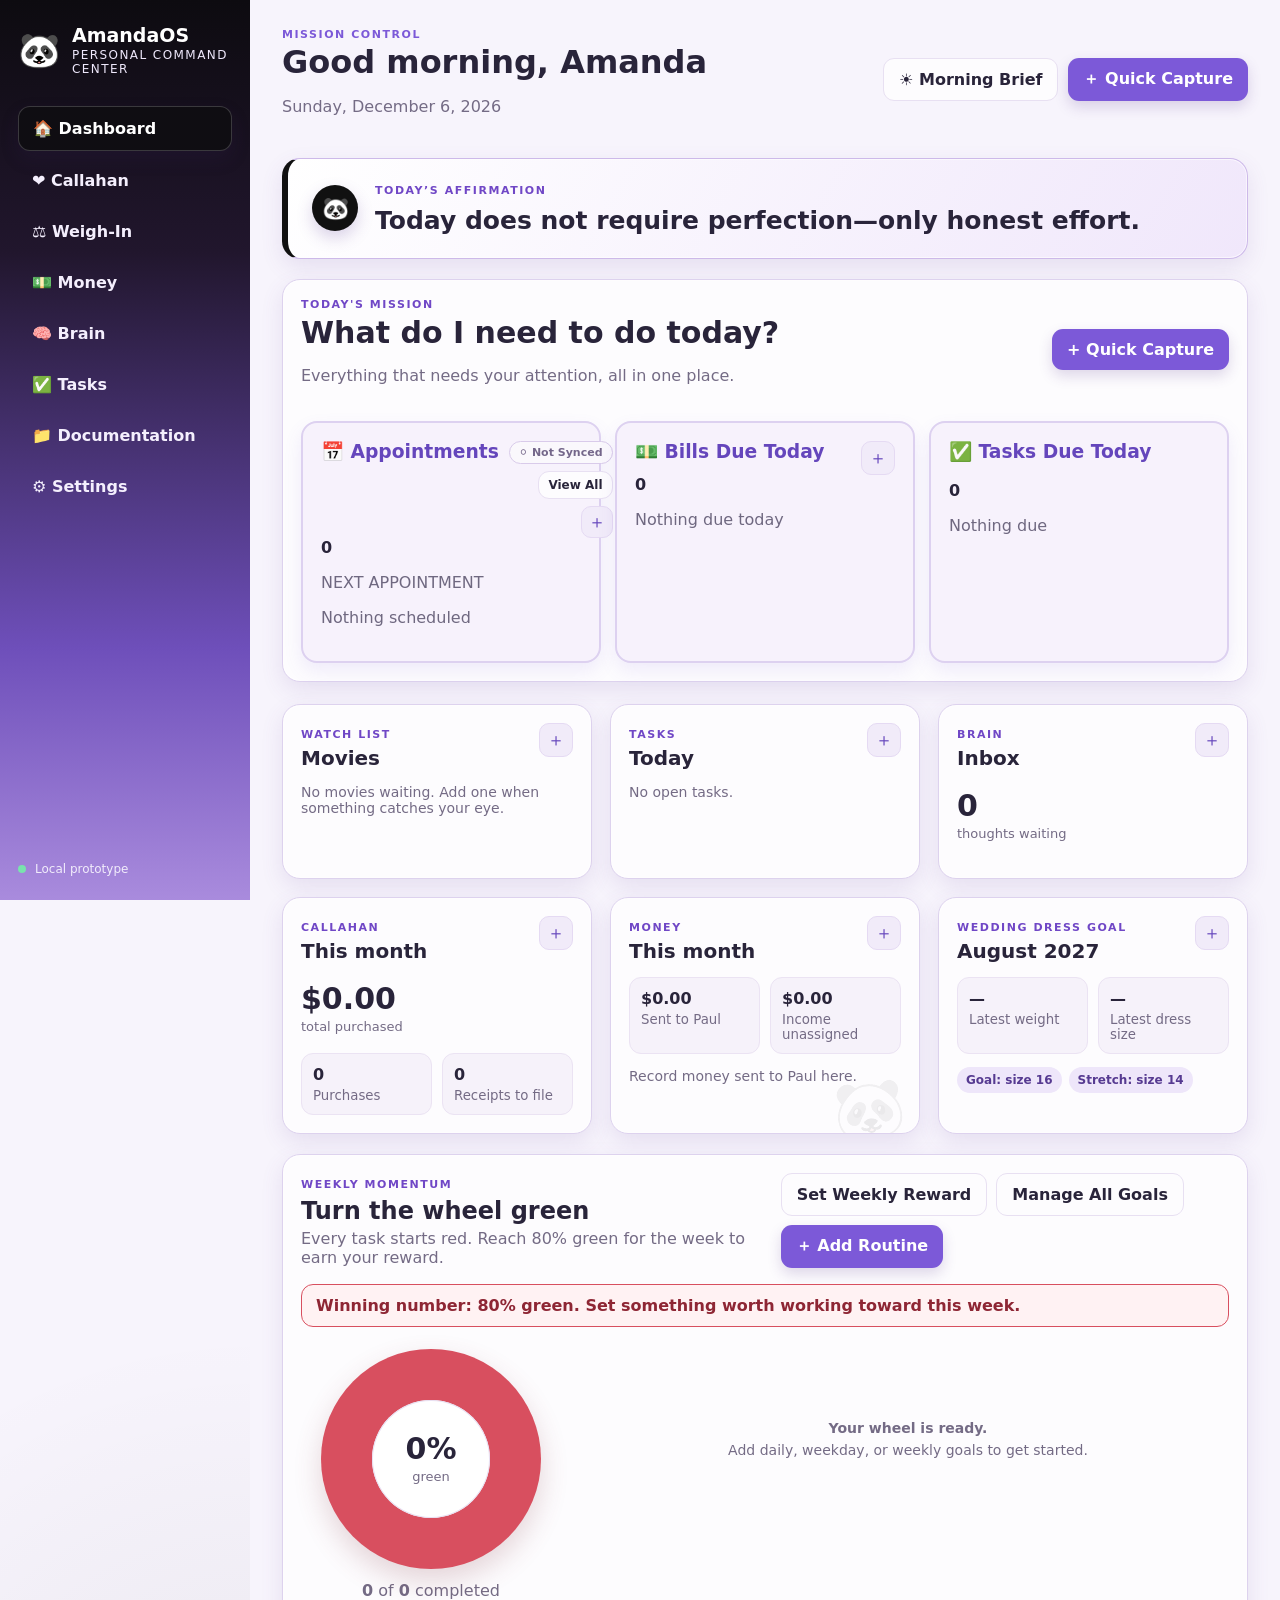
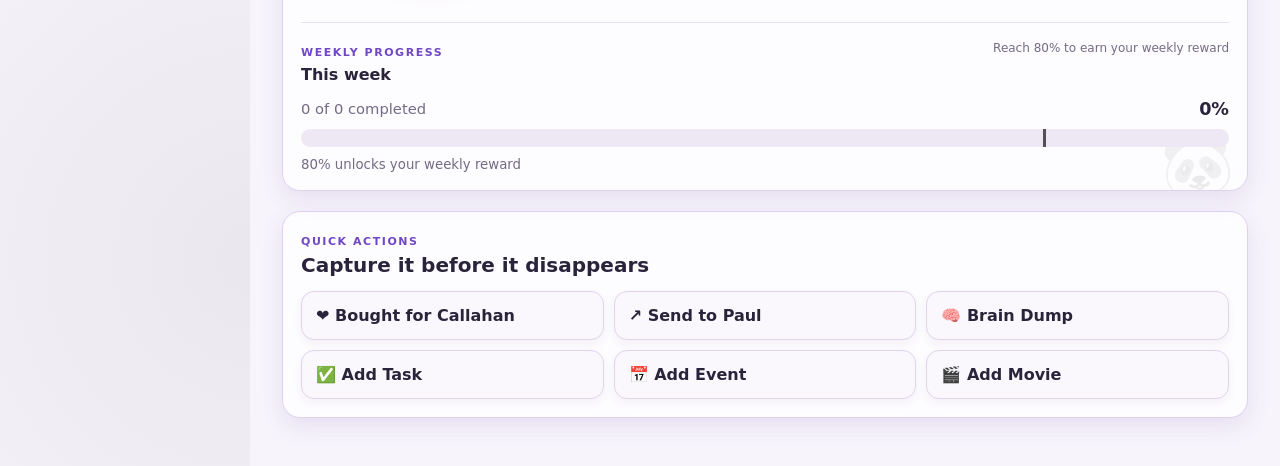
==== commit a70c15b4: "Refresh AmandaOS asset version" ====
--- a/index.html
+++ b/index.html
@@ -1 +1 @@
-<!doctype html><html><head><meta charset="utf-8"><meta name="viewport" content="width=device-width,initial-scale=1"><title>AmandaOS</title></head><body><p style="font-family:system-ui;padding:24px">Loading AmandaOS…</p><script>fetch('legacy-index.html?v=20260831-1440').then(r=>r.text()).then(html=>{const closeScript='</scr'+'ipt>';html=html.replace('</head>','<link rel="stylesheet" href="documentation.css?v=20260831-1440"></head>').replace('</body>','<script src="documentation.js?v=20260831-1440">'+closeScript+'<script src="momentum-dashboard.js?v=20260831-1440">'+closeScript+'</body>');document.open();document.write(html);document.close();}).catch(()=>{document.body.innerHTML='<p style="font-family:system-ui;padding:24px">AmandaOS could not load. Please refresh.</p>';});</script></body></html>+<!doctype html><html><head><meta charset="utf-8"><meta name="viewport" content="width=device-width,initial-scale=1"><title>AmandaOS</title></head><body><p style="font-family:system-ui;padding:24px">Loading AmandaOS…</p><script>fetch('legacy-index.html?v=20260902-1').then(r=>r.text()).then(html=>{const closeScript='</scr'+'ipt>';html=html.replace('</head>','<link rel="stylesheet" href="documentation.css?v=20260902-1"></head>').replace('</body>','<script src="documentation.js?v=20260902-1">'+closeScript+'<script src="momentum-dashboard.js?v=20260902-1">'+closeScript+'</body>');document.open();document.write(html);document.close();}).catch(()=>{document.body.innerHTML='<p style="font-family:system-ui;padding:24px">AmandaOS could not load. Please refresh.</p>';});</script></body></html>
